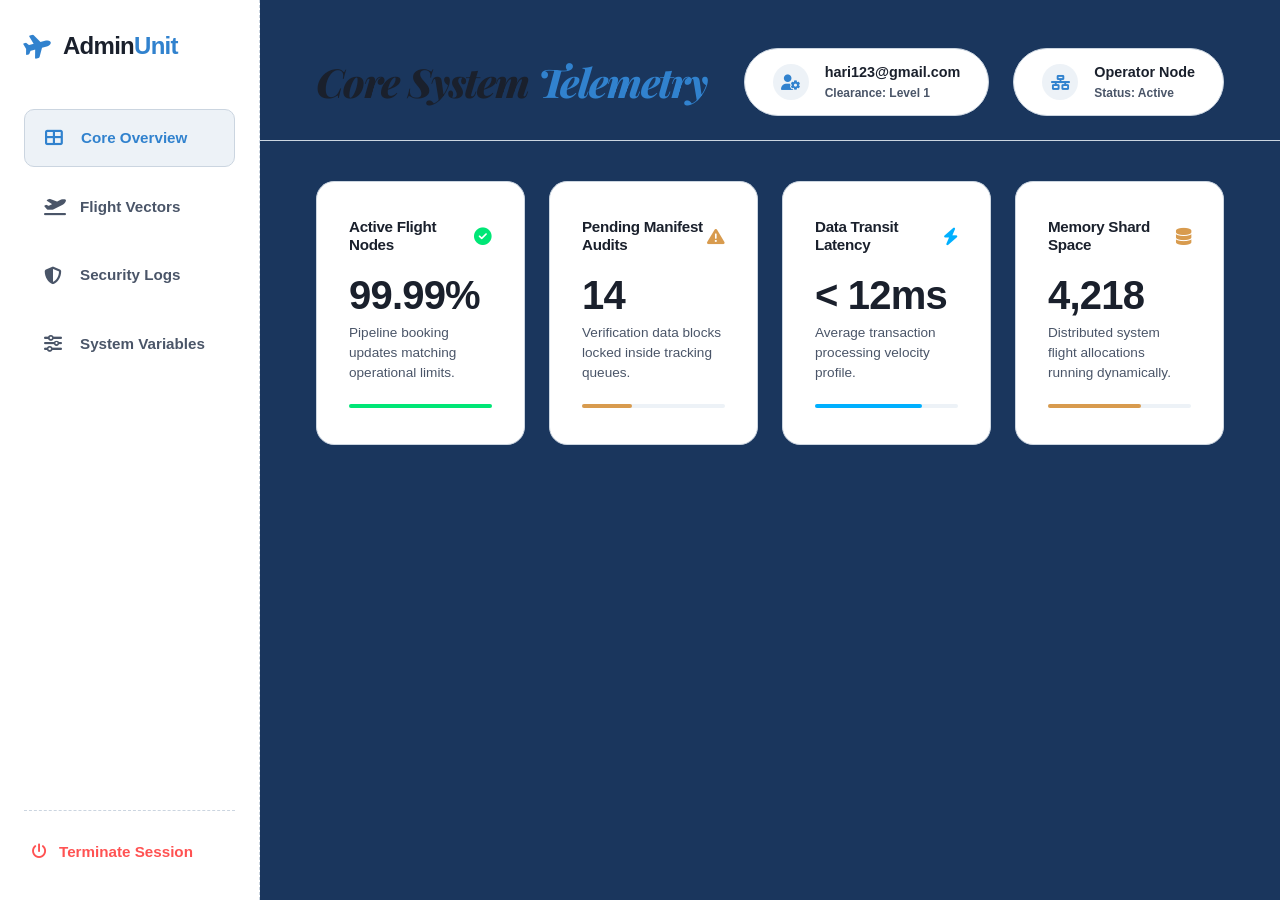
==== admin.html @ 1a639d44 "Add files via upload" ====
<!DOCTYPE html>
<html lang="en">

<head>
    <meta charset="UTF-8">
    <meta name="viewport" content="width=device-width, initial-scale=1.0">
    <title>SkyPass Admin - Flight Operations Manifest</title>
    <link rel="icon" href="./assets/bg remove.webp">

    <!-- Stylesheet Matrix -->
    <link rel="stylesheet" href="./root.css">
    <link rel="stylesheet" href="style.css">
    <link rel="stylesheet" href="admin.css">

    <!-- Icon Fonts & Animation Libraries -->
    <link rel="stylesheet" href="https://cdnjs.cloudflare.com/ajax/libs/font-awesome/6.5.1/css/all.min.css">
    <link rel="stylesheet" href="https://unpkg.com/aos@next/dist/aos.css" />
</head>

<body>

    <div class="adminunit-dashboard-wrapper">

        <!-- LEFT NAVIGATION ROUTER SIDEBAR -->
        <aside class="admin-sidebar-panel">
            <div class="sidebar-brand-zone">
                <i class="fas fa-plane brand-logo-icon"></i>
                <h2>Admin<span>Unit</span></h2>
            </div>

            <nav class="sidebar-nav-links">
                <div class="nav-link-item active" onclick="routeDashboardTab('overview-pane', this)">
                    <i class="fas fa-th-large"></i> Core Overview
                </div>
                <div class="nav-link-item" onclick="routeDashboardTab('manifest-pane', this)">
                    <i class="fas fa-plane-departure"></i> Flight Vectors
                </div>
                <div class="nav-link-item" onclick="routeDashboardTab('security-pane', this)">
                    <i class="fas fa-shield-alt"></i> Security Logs
                </div>
                <div class="nav-link-item" onclick="routeDashboardTab('variables-pane', this)">
                    <i class="fas fa-sliders-h"></i> System Variables
                </div>
            </nav>

            <div class="sidebar-footer-zone">
                <button type="button" class="btn btn-terminate-session" onclick="window.location.href='error.html'">
                    <i class="fas fa-power-off"></i> Terminate Session
                </button>
            </div>
        </aside>

        <!-- RIGHT STRUCTURAL VIEWSTREAM HUB -->
        <div class="telemetry-main-container">

            <!-- GLOBAL STICKY TELEMETRY HEADER: Permanently visible above all active nav views -->
            <header class="telemetry-header-row">
                <div data-aos="fade-right">
                    <h1 id="dynamicDashboardTitle">Core System <span>Telemetry</span></h1>
                </div>

                <div class="operator-identity-deck" data-aos="fade-left">
                    <!-- Dynamically displays the specific email identity used during portal login authentication -->
                    <div class="identity-capsule">
                        <div class="capsule-icon-shield"><i class="fas fa-user-cog"></i></div>
                        <div class="capsule-meta">
                            <strong id="dynamicIdentityEmail">hari123@gmail.com</strong> <span>Clearance: Level 1</span>
                        </div>
                    </div>
                    <div class="identity-capsule">
                        <div class="capsule-icon-shield"><i class="fas fa-network-wired"></i></div>
                        <div class="capsule-meta">
                            <strong>Operator Node</strong>
                            <span>Status: Active</span>
                        </div>
                    </div>
                </div>
            </header>

            <!-- ROUTED CONTENT PANE STREAM HOUSING -->
            <main class="telemetry-viewport-stream">

                <!-- PANE 1: CORE OVERVIEW INTERFACE (DEFAULT ACTIVE) -->
                <div class="dashboard-content-section active-pane" id="overview-pane"
                    data-title="Core System Telemetry">
                    <div class="telemetry-cards-matrix">
                        <div class="telemetry-luxe-card">
                            <div class="card-top-header-line">
                                <h4>Active Flight Nodes</h4><i class="fas fa-check-circle" style="color: #00E676;"></i>
                            </div>
                            <div class="card-center-telemetry-metrics">
                                <h3>99.99%</h3>
                                <p>Pipeline booking updates matching operational limits.</p>
                            </div>
                            <div class="telemetry-progress-line-track">
                                <div class="progress-line-fill" style="width: 99.99%; background-color: #00E676;"></div>
                            </div>
                        </div>
                        <div class="telemetry-luxe-card">
                            <div class="card-top-header-line">
                                <h4>Pending Manifest Audits</h4><i class="fas fa-exclamation-triangle"
                                    style="color: #d89b4e;"></i>
                            </div>
                            <div class="card-center-telemetry-metrics">
                                <h3>14</h3>
                                <p>Verification data blocks locked inside tracking queues.</p>
                            </div>
                            <div class="telemetry-progress-line-track">
                                <div class="progress-line-fill" style="width: 35%; background-color: #d89b4e;"></div>
                            </div>
                        </div>
                        <div class="telemetry-luxe-card">
                            <div class="card-top-header-line">
                                <h4>Data Transit Latency</h4><i class="fas fa-bolt" style="color: #00b0ff;"></i>
                            </div>
                            <div class="card-center-telemetry-metrics">
                                <h3>&lt; 12ms</h3>
                                <p>Average transaction processing velocity profile.</p>
                            </div>
                            <div class="telemetry-progress-line-track">
                                <div class="progress-line-fill" style="width: 75%; background-color: #00b0ff;"></div>
                            </div>
                        </div>
                        <div class="telemetry-luxe-card">
                            <div class="card-top-header-line">
                                <h4>Memory Shard Space</h4><i class="fas fa-database" style="color: #d89b4e;"></i>
                            </div>
                            <div class="card-center-telemetry-metrics">
                                <h3>4,218</h3>
                                <p>Distributed system flight allocations running dynamically.</p>
                            </div>
                            <div class="telemetry-progress-line-track">
                                <div class="progress-line-fill" style="width: 65%; background-color: #d89b4e;"></div>
                            </div>
                        </div>
                    </div>
                </div>

                <!-- PANE 2: FLIGHT VECTORS MANIFEST -->
                <div class="dashboard-content-section" id="manifest-pane" data-title="Flight Node Management">
                    <div class="dashboard-table-card">
                        <h3>Live Ticket Routing Manifest Array</h3>
                        <div class="table-responsive-wrapper">
                            <table class="premium-data-table">
                                <thead>
                                    <tr>
                                        <th>Passenger Token</th>
                                        <th>Flight Vector</th>
                                        <th>Cabin Tier</th>
                                        <th>Operational Status</th>
                                    </tr>
                                </thead>
                                <tbody>
                                    <tr>
                                        <td><strong>SK-4820-A</strong></td>
                                        <td>JFK &rarr; CDG</td>
                                        <td>First Class Suites</td>
                                        <td><span class="badge status-active">Boarding</span></td>
                                    </tr>
                                    <tr>
                                        <td><strong>SK-9982-X</strong></td>
                                        <td>JFK &rarr; CDG</td>
                                        <td>Business Class</td>
                                        <td><span class="badge status-completed">Departed</span></td>
                                    </tr>
                                    <tr>
                                        <td><strong>SK-1049-M</strong></td>
                                        <td>CDG &rarr; JFK</td>
                                        <td>Economy Class</td>
                                        <td><span class="badge status-pending">Delayed</span></td>
                                    </tr>
                                </tbody>
                            </table>
                        </div>
                    </div>
                </div>

                <!-- PANE 3: SECURITY LOGS -->
                <div class="dashboard-content-section" id="security-pane" data-title="Security Log Telemetry">
                    <div class="dashboard-table-card">
                        <h3>System Access Incidents</h3>
                        <p style="color: var(--text-muted); font-size: 0.95rem; margin: 0;">All tracking metrics
                            indicate active system firewalls are running securely. Zero security breaches detected
                            within this server instance.</p>
                    </div>
                </div>

                <!-- PANE 4: SYSTEM VARIABLES -->
                <div class="dashboard-content-section" id="variables-pane" data-title="System Control Variables">
                    <div class="dashboard-table-card">
                        <h3>Global Environment Parameters</h3>
                        <p style="color: var(--text-muted); font-size: 0.95rem; margin: 0;">Theme configuration
                            parameters successfully verified and locked into your custom root stylesheet color values.
                        </p>
                    </div>
                </div>

            </main>
        </div>
    </div>

    <!-- Scripts Pipeline -->
    <script src="https://unpkg.com/aos@next/dist/aos.js"></script>
    <script>
        AOS.init({ duration: 800, easing: 'ease-in-out', once: true, offset: 30 });

        // Dynamic Tab Navigation Router Engine
        function routeDashboardTab(targetSectionId, clickEventElement) {
            document.querySelectorAll('.sidebar-nav-links .nav-link-item').forEach(link => link.classList.remove('active'));
            document.querySelectorAll('.dashboard-content-section').forEach(section => section.classList.remove('active-pane'));

            clickEventElement.classList.add('active');
            const activeTarget = document.getElementById(targetSectionId);

            if (activeTarget) {
                activeTarget.classList.add('active-pane');

                // Dynamic Header Text Transition
                const targetTitle = activeTarget.getAttribute('data-title');
                const titleContainer = document.getElementById('dynamicDashboardTitle');

                if (targetTitle && titleContainer) {
                    const words = targetTitle.split(' ');
                    const lastWord = words.pop();
                    titleContainer.innerHTML = `${words.join(' ')} <span>${lastWord}</span>`;
                }
            }
        }





        document.addEventListener("DOMContentLoaded", () => {
            // 1. Extract the authenticated user email token from browser memory
            const authenticatedEmail = localStorage.getItem('userLoginEmail');

            // 2. Locate the designated target layout DOM element slots
            const adminEmailSlot = document.getElementById('dynamicIdentityEmail');
            const clientEmailSlot = document.getElementById('dynamicClientEmail');

            // 3. Inject the email address dynamically if a valid session exists
            if (authenticatedEmail) {
                if (adminEmailSlot) adminEmailSlot.textContent = authenticatedEmail;
                if (clientEmailSlot) clientEmailSlot.textContent = authenticatedEmail;
                console.log(`RBAC Identity Synced: Displaying session user "${authenticatedEmail}"`);
            } else {
                console.warn("Session tracking anomaly: No active email token found in memory matrix.");
            }
        });



    </script>
</body>

</html>
---- root.css ----
/* @import url('https://fonts.googleapis.com/css2?family=Inter:wght=300;400;500;600;700&display=swap'); */
@import url('https://fonts.googleapis.com/css2?family=Playfair+Display:ital,wght@0,700;1,700&family=Syncopate:wght@700&family=Volkhov:wght@700&display=swap');
:root {
  /* Brand Colors */
  --primary-main: #1A365D;       /* Navy Blue (Headers, Primary Actions) */
  --primary-dark: #0F2347;       /* Deep Midnight Navy (Focus states) */
  --accent-color: #3182CE;       /* Electric Sky Blue (CTAs, Selection Highlights) */

  /* Backgrounds */
  --bg-main: #EDF2F7;            /* Light Navy/Slate Blue (Global Page Background) */
  --bg-surface: #FFFFFF;         /* Pure White (Booking Cards, Form Containers) */
  
  /* Typography & Borders */
  --text-main: #1A202C;          /* Dark Slate (High readability for details/prices) */
  --text-muted: #4A5568;         /* Muted Slate (Labels, Dates, Form Placeholders) */
  --text-on-navy: #FFFFFF;       /* White text specifically for dark navy banners */
  --border-color: #CBD5E0;       /* Soft Blue-Gray Border */

  /* Primary Button styles */
  --btn-primary-bg: #1A365D;        
  --btn-primary-text: #FFFFFF;      
  --btn-primary-hover-bg: #2B4C7E;  /* Lighter navy on hover */
  --btn-primary-active-bg: #0F2347; /* Deep midnight navy on click */

  /* Secondary Button styles */
  --btn-secondary-bg: #FFFFFF;      
  --btn-secondary-text: #1A365D;    
  --btn-secondary-border: #1A365D;  
  --btn-secondary-hover-bg: #F0F4F8;/* Soft blue tint on hover */
  --btn-secondary-hover-text: #2B4C7E;

  /* Semantic Statuses */
  --success: #38A169;            /* Green (Available, Seat Confirmed) */
  --error: #E53E3E;              /* Red (Sold Out, Error) */

  /* Typography Scales */
  --fs-h1: 2.75rem;
  --fs-h2: 2rem;
  --fs-h3: 1.5rem;
  --fs-p: 1rem;
  --lh-body: 1.6;
  --lh-heading: 1.2;

  /* Global Animations */
  --transition-smooth: all 0.2s ease-in-out;
}

* {
    margin: 0;
    padding: 0;
    box-sizing: border-box;
}

html {
    scroll-behavior: smooth;
    height: 100%;
    overflow-y: scroll; /* Forces a single, native browser-level scroll track */
}

body {
    background-color: var(--bg-main); /* Replaced --canvas-dark with light navy background */
    color: var(--text-main);          /* Replaced --text-dark-pure with dark slate main text */
    font-family: 'Inter', sans-serif;
    line-height: var(--lh-body);
    min-height: 100%;
    overflow-x: hidden; /* Restricts horizontal content leaks directly here only */
}

/* Safeguard block to prevent any third-party app containers from triggering inner boxes */
#app, #root, .wrapper, main {
    overflow: visible !important;
    height: auto !important;
}

.container {
    max-width: 1440px;
    margin: 0 auto;
    padding: 0 2rem;
}

/* --- Typography Core Bindings --- */
h1, h2, h3, h4, h5, h6 {
    color: var(--text-main); /* Fixed mapping to main slate text color */
    font-weight: 700;
    line-height: var(--lh-heading);
    letter-spacing: -0.02em;
    margin-bottom: 1rem;
}

h1 { font-size: var(--fs-h1); }
h2 { font-size: var(--fs-h2); }
h3 { font-size: var(--fs-h3); }
p { font-size: var(--fs-p); margin-bottom: 1rem; color: var(--text-muted); /* Fixed mapping to muted slate text color */ }

a {
    text-decoration: none;
    color: inherit;
    transition: var(--transition-smooth);
}

ul { list-style: none; }

/* --- Global Button Component Bindings --- */
.btn {
  display: inline-flex;
  align-items: center;
  justify-content: center;
  padding: 0.75rem 1.5rem;
  font-weight: 600;
  border-radius: 6px;
  cursor: pointer;
  transition: var(--transition-smooth);
  border: 2px solid transparent;
}

.btn-primary {
  background-color: var(--btn-primary-bg);
  color: var(--btn-primary-text);
}

.btn-primary:hover {
  background-color: var(--btn-primary-hover-bg);
}

.btn-primary:active {
  background-color: var(--btn-primary-active-bg);
}

.btn-secondary {
  background-color: var(--btn-secondary-bg);
  color: var(--btn-secondary-text);
  border-color: var(--btn-secondary-border);
}

.btn-secondary:hover {
  background-color: var(--btn-secondary-hover-bg);
  color: var(--btn-secondary-hover-text);
}
---- style.css ----
@import url('https://fonts.googleapis.com/css2?family=Playfair+Display:ital,wght@0,700;1,700&display=swap');

/* Apply to EVERY h1 across your entire site */
h1 {
  font-family: 'Playfair Display', serif;
  font-style: italic;
  font-weight: 700;
  letter-spacing: -0.01em;
  font-size: var(--fs-h1);
  color: var(--text-main);
  line-height: var(--lh-heading);
  margin-bottom: 1rem;
}

/* Fixes the text color inside the dark hero section overlay */
.hero-content h1 {
  color: var(--text-on-navy);
}

/* Keeps the 404 page background digits flat and upright instead of italicized */
.error-code {
  font-style: normal;
}

/* Fixed footer heading font pairing */
.site-footer h4 {
  font-family: 'Inter', sans-serif;
  font-weight: 700;
}






.site-header {
  position: sticky;
  top: 0;
  left: 0;
  width: 100%;
  z-index: 1000;
  transition: var(--transition-smooth);
}

.header-container {
  display: flex;
  align-items: center;
  justify-content: space-between;
  height: 70px;
  padding: 0 2rem;
}

.logo {
  font-size: 1.5rem;
  font-weight: 700;
  color: var(--primary-main);
  display: flex;
  align-items: center;
  gap: 0.5rem;
}

.logo-icon {
  color: var(--accent-color);
}

.desktop-nav .nav-list {
  display: flex;
  gap: 1rem;
  align-items: center;
}

.nav-link {
  font-weight: 600;
  color: var(--text-muted);
  padding: 0.5rem 1rem;
  border-radius: 20px;
  transition: var(--transition-smooth);
}

.nav-link:hover {
  color: var(--primary-main);
  background-color: var(--bg-main);
}

.nav-link.active {
  color: var(--text-on-navy);
  background-color: var(--accent-color);
}

.header-actions {
  display: flex;
  gap: 1rem;
}

.site-header.style-modern {
  background-color: var(--bg-surface);
  border-bottom: 1px solid var(--border-color);
}

.site-header.style-floating {
  padding: 1rem 0;
  background-color: transparent;
}

.site-header.style-floating .header-container {
  background-color: var(--bg-surface);
  border-radius: 12px;
  box-shadow: 0 4px 20px rgba(26, 54, 93, 0.08);
  border: 1px solid var(--border-color);
  width: calc(100% - 4rem);
  margin: 0 auto;
}

.site-header.style-minimal {
  background-color: var(--primary-main);
}

.site-header.style-minimal .logo {
  color: var(--text-on-navy);
}

.site-header.style-minimal .nav-link {
  color: rgba(255, 255, 255, 0.8);
}

.site-header.style-minimal .nav-link:hover {
  color: var(--text-on-navy);
  background-color: rgba(255, 255, 255, 0.1);
}

.site-header.style-minimal .nav-link.active {
  color: var(--text-on-navy);
  background-color: var(--accent-color);
}

.site-header.style-minimal .btn-secondary {
  background-color: transparent;
  color: var(--text-on-navy);
  border-color: var(--text-on-navy);
}

.site-header.style-minimal .btn-secondary:hover {
  background-color: rgba(255, 255, 255, 0.1);
}

.site-header.style-minimal .menu-toggle .hamburger-bar {
  background-color: var(--text-on-navy);
}

.menu-toggle {
  display: none;
  flex-direction: column;
  justify-content: space-between;
  width: 24px;
  height: 18px;
  background: transparent;
  border: none;
  cursor: pointer;
  z-index: 1100;
}

.hamburger-bar {
  width: 100%;
  height: 2px;
  background-color: var(--primary-main);
  transition: var(--transition-smooth);
  transform-origin: left;
}

.mobile-drawer {
  position: fixed;
  top: 0;
  right: -100%;
  width: 300px;
  height: 100vh;
  background-color: var(--bg-surface);
  box-shadow: -4px 0 20px rgba(0, 0, 0, 0.1);
  padding: 80px 0 2rem 0;
  transition: right 0.3s ease-in-out;
  z-index: 1050;
}

.mobile-nav-list {
  display: flex;
  flex-direction: column;
  gap: 0.5rem;
  margin-bottom: 2.5rem;
}

.mobile-nav-link {
  display: block;
  font-size: 1.25rem;
  font-weight: 600;
  color: var(--text-main);
  padding: 0.75rem 2rem;
  border-left: 4px solid transparent;
  transition: var(--transition-smooth);
}

.mobile-nav-link:hover {
  background-color: var(--bg-main);
  padding-left: 2.5rem;
}

.mobile-nav-link.active {
  color: var(--accent-color);
  background-color: var(--bg-main);
  border-left-color: var(--accent-color);
}

.mobile-actions {
  display: flex;
  flex-direction: column;
  gap: 1rem;
  padding: 0 2rem;
}

@media (max-width: 992px) {

  .desktop-nav,
  .header-actions {
    display: none;
  }

  .menu-toggle {
    display: flex;
  }

  body.menu-open .mobile-drawer {
    right: 0;
  }

  body.menu-open .hamburger-bar:nth-child(1) {
    transform: rotate(45deg);
  }

  body.menu-open .hamburger-bar:nth-child(2) {
    opacity: 0;
  }

  body.menu-open .hamburger-bar:nth-child(3) {
    transform: rotate(-45deg);
  }
}









.hero-section {
  position: relative;
  min-height: 85vh;
  display: flex;
  align-items: center;
  background-image: linear-gradient(135deg, rgba(26, 54, 93, 0.85) 0%, rgba(15, 35, 71, 0.9) 100%), url('https://images.unsplash.com/photo-1436491865332-7a61a109cc05?q=80&w=1920&auto=format&fit=crop');
  background-size: cover;
  background-position: center;
  padding: 6rem 0;
  overflow: hidden;
}

.hero-container {
  display: flex;
  flex-direction: column;
  gap: 4rem;
  width: 100%;
}

.hero-content {
  max-width: 1000px;
  color: var(--text-on-navy);
  margin: 0 auto;
}

.hero-text-rotator {
  position: relative;
  min-height: 180px;
  /* margin-top: 1.5rem; */
}

.hero-text-rotator .slide {
  position: absolute;
  top: 0;
  left: 0;
  width: 100%;
  opacity: 0;
  transform: translateY(10px);
  transition: opacity 0.6s ease-in-out, transform 0.6s ease-in-out;
  pointer-events: none;
}

.hero-text-rotator .slide.active {
  position: relative;
  opacity: 1;
  transform: translateY(0);
  pointer-events: auto;
}



.hero-badge {
  display: inline-block;
  background-color: rgba(49, 130, 206, 0.2);
  color: var(--accent-color);
  padding: 0.5rem 1rem;
  border-radius: 50px;
  font-size: 0.875rem;
  font-weight: 600;
  text-transform: uppercase;
  letter-spacing: 0.05em;
  border: 1px solid rgba(49, 130, 206, 0.3);
  margin-bottom: 1.5rem;
}

.hero-content h1 {
  font-size: 4rem;
  font-weight: 800;
  color: var(--text-on-navy);
  line-height: 1.1;
  margin-bottom: 1.5rem;
  letter-spacing: -0.03em;
}

.hero-content p {
  font-size: 1.25rem;
  color: rgba(255, 255, 255, 0.8);
  line-height: 1.6;
  margin-bottom: 0;
}

.booking-widget {
  background-color: var(--bg-surface);
  border-radius: 20px;
  box-shadow: 0 20px 50px rgba(15, 35, 71, 0.15);
  padding: 2.5rem;
  width: 100%;
  border: 1px solid var(--border-color);
}

.widget-tabs {
  display: flex;
  gap: 0.5rem;
  margin-bottom: 2rem;
  border-bottom: 1px solid var(--border-color);
  padding-bottom: 1rem;
}

.tab-btn {
  background: transparent;
  border: none;
  padding: 0.6rem 1.2rem;
  font-size: 0.95rem;
  font-weight: 600;
  color: var(--text-muted);
  cursor: pointer;
  border-radius: 8px;
  display: flex;
  align-items: center;
  gap: 0.5rem;
  transition: var(--transition-smooth);
}

.tab-btn:hover {
  color: var(--primary-main);
  background-color: var(--bg-main);
}

.tab-btn.active {
  color: var(--text-on-navy);
  background-color: var(--primary-main);
}

.widget-form {
  display: flex;
  flex-direction: column;
  /* gap: 1.75rem; */
}

.form-row {
  display: flex;
  gap: 1.25rem;
  width: 100%;
}

.inputs-row {
  position: relative;
  align-items: flex-end;
}

.input-group {
  flex: 1;
  display: flex;
  flex-direction: column;
  gap: 0.5rem;
}

.input-group label {
  font-size: 0.875rem;
  font-weight: 600;
  color: var(--text-main);
  display: flex;
  align-items: center;
  gap: 0.5rem;
}

.input-group label i {
  color: var(--accent-color);
}

.input-group input,
.custom-select {
  width: 100%;
  padding: 1rem 1.25rem;
  background-color: var(--bg-main);
  border: 1px solid transparent;
  border-radius: 10px;
  font-family: inherit;
  font-size: 1rem;
  color: var(--text-main);
  font-weight: 500;
  transition: var(--transition-smooth);
  outline: none;
}

.custom-select {
  cursor: pointer;
  display: flex;
  align-items: center;
  justify-content: space-between;
}

.input-group input:focus,
.custom-select:hover {
  border-color: var(--accent-color);
  background-color: var(--bg-surface);
  box-shadow: 0 0 0 4px rgba(49, 130, 206, 0.1);
}

.swap-btn {
  background-color: var(--bg-surface);
  border: 1px solid var(--border-color);
  color: var(--accent-color);
  width: 40px;
  height: 40px;
  border-radius: 50%;
  display: flex;
  align-items: center;
  justify-content: center;
  cursor: pointer;
  margin-bottom: 0.5rem;
  flex-shrink: 0;
  box-shadow: 0 4px 10px rgba(0, 0, 0, 0.05);
  transition: var(--transition-smooth);
}

.swap-btn:hover {
  transform: rotate(180deg);
  background-color: var(--primary-main);
  color: var(--text-on-navy);
  border-color: var(--primary-main);
}

.widget-footer {
  display: flex;
  justify-content: space-between;
  align-items: center;
  margin-top: 0.5rem;
}

.promo-link {
  color: var(--accent-color);
  font-size: 0.95rem;
  font-weight: 600;
  display: flex;
  align-items: center;
  gap: 0.5rem;
}

.promo-link:hover {
  color: var(--primary-main);
}

.search-flights-btn {
  padding: 1rem 2.5rem;
  font-size: 1.05rem;
  border-radius: 10px;
  gap: 0.75rem;
  box-shadow: 0 8px 20px rgba(26, 54, 93, 0.2);
}

/* ======================================= */
/* RESPONSIVE DESIGN BREAKPOINT (768px)    */
/* ======================================= */

@media (max-width: 768px) {
  .hero-section {
    padding: 4rem 0;
    min-height: auto;
  }

  .hero-container {
    gap: 2.5rem;
  }

  .hero-content {
    text-align: center;
    margin: 0 auto;
  }

  .hero-text-rotator {
    min-height: 220px;
  }

  .hero-content h1 {
    font-size: 2.75rem;
  }

  .hero-content p {
    font-size: 1.1rem;
  }

  .booking-widget {
    padding: 1.5rem;
    border-radius: 16px;
  }

  .widget-tabs {
    overflow-x: auto;
    padding-bottom: 0.75rem;
    gap: 0.25rem;
  }

  .tab-btn {
    padding: 0.5rem 1rem;
    font-size: 0.875rem;
    white-space: nowrap;
  }

  .form-row {
    flex-direction: column;
    gap: 1rem;
  }

  .inputs-row {
    align-items: stretch;
  }

  .swap-btn {
    align-self: center;
    margin-bottom: 0;
    transform: rotate(90deg);
  }

  .swap-btn:hover {
    transform: rotate(270deg);
  }

  .widget-footer {
    flex-direction: column;
    gap: 1.5rem;
    align-items: center;
    text-align: center;
  }

  .search-flights-btn {
    width: 100%;
    justify-content: center;
  }
}






.flight-status-section {
  padding: 2rem 0 4rem 0;
  background-color: var(--bg-main);
  position: relative;
  z-index: 10;
}

.status-board-container {
  background-color: var(--bg-surface);
  border-radius: 16px;
  border: 1px solid var(--border-color);
  box-shadow: 0 10px 30px rgba(26, 54, 93, 0.04);
  overflow: hidden;
}

.board-header {
  display: flex;
  justify-content: space-between;
  align-items: center;
  padding: 1.5rem 2rem;
  border-bottom: 1px solid var(--border-color);
  background-color: #FAFBFD;
}

.header-title {
  display: flex;
  align-items: center;
  gap: 0.75rem;
}

.header-title h3 {
  font-size: 1.15rem;
  font-weight: 700;
  color: var(--primary-main);
  margin-bottom: 0;
}

.live-dot {
  width: 8px;
  height: 8px;
  background-color: var(--success);
  border-radius: 50%;
  display: inline-block;
  animation: pulseDot 2s infinite;
}

.board-filters {
  display: flex;
  gap: 0.5rem;
}

.filter-btn {
  background: transparent;
  border: 1px solid var(--border-color);
  padding: 0.4rem 1rem;
  font-size: 0.85rem;
  font-weight: 600;
  color: var(--text-muted);
  border-radius: 6px;
  cursor: pointer;
  transition: var(--transition-smooth);
}

.filter-btn:hover,
.filter-btn.active {
  background-color: var(--primary-main);
  color: var(--text-on-navy);
  border-color: var(--primary-main);
}

.matrix-table-wrapper {
  display: flex;
  flex-direction: column;
}

.matrix-row {
  display: grid;
  grid-template-columns: 1fr 2fr 1.2fr 1.2fr 1.5fr;
  padding: 1.25rem 2rem;
  align-items: center;
  border-bottom: 1px solid var(--border-color);
  font-size: 0.95rem;
  color: var(--text-main);
  transition: background-color 0.2s ease;
}

.matrix-row:last-child {
  border-bottom: none;
}

.matrix-row:not(.matrix-header):hover {
  background-color: #F8FAFC;
}

.matrix-header {
  font-weight: 700;
  color: var(--text-muted);
  font-size: 0.85rem;
  text-transform: uppercase;
  letter-spacing: 0.05em;
  background-color: #FAFBFD;
}

.flight-id {
  color: var(--primary-main);
}

.status-badge {
  display: inline-block;
  padding: 0.35rem 0.75rem;
  border-radius: 6px;
  font-size: 0.8rem;
  font-weight: 700;
  text-align: center;
}

.status-boarding {
  background-color: rgba(49, 130, 206, 0.1);
  color: var(--accent-color);
}

.status-ontime {
  background-color: rgba(56, 161, 105, 0.1);
  color: var(--success);
}

.status-delayed {
  background-color: rgba(229, 62, 98, 0.1);
  color: var(--error);
}

/* ======================================= */
/* ANIMATION PROFILES                      */
/* ======================================= */
@keyframes pulseDot {
  0% {
    transform: scale(0.95);
    box-shadow: 0 0 0 0 rgba(56, 161, 105, 0.5);
  }

  70% {
    transform: scale(1);
    box-shadow: 0 0 0 6px rgba(56, 161, 105, 0);
  }

  100% {
    transform: scale(0.95);
    box-shadow: 0 0 0 0 rgba(56, 161, 105, 0);
  }
}

/* ======================================= */
/* RESPONSIVE BREAKPOINT (768px)           */
/* ======================================= */
@media (max-width: 768px) {
  .flight-status-section {
    padding: 1.5rem 0 3rem 0;
  }

  .board-header {
    flex-direction: column;
    gap: 1rem;
    align-items: flex-start;
    padding: 1.25rem;
  }

  .matrix-header {
    display: none;
    /* Collapse desktop table column structure */
  }

  .matrix-row {
    grid-template-columns: 1fr 1fr;
    gap: 0.75rem;
    padding: 1.25rem;
  }

  .flight-dest {
    grid-column: span 2;
    font-size: 1.05rem;
    font-weight: 600;
  }

  .flight-id {
    order: -2;
  }

  .matrix-row div:nth-child(5) {
    justify-self: end;
    align-self: center;
    grid-row: 1 / 3;
    grid-column: 2;
  }

  .flight-time,
  .flight-gate {
    font-size: 0.875rem;
    color: var(--text-muted);
  }
}







/* @import url('https://fonts.googleapis.com/css2?family=Plus+Jakarta+Sans:wght@700;800&display=swap'); */

.features-section {
  padding: 7rem 0;
  background-color: var(--bg-surface);
  position: relative;
}

.section-header {
  text-align: center;
  max-width: 700px;
  margin: 0 auto 4.5rem auto;
}

.features-section .section-header h1 {
  color: var(--primary-main);
}

.features-section h2 {
  font-family: 'Plus Jakarta Sans', sans-serif;
  font-size: 2.5rem;
  font-weight: 800;
  color: var(--primary-main);
  letter-spacing: -0.02em;
  margin-bottom: 1.25rem;
}

.section-badge {
  display: inline-block;
  background-color: rgba(49, 130, 206, 0.08);
  color: var(--accent-color);
  padding: 0.4rem 1rem;
  border-radius: 50px;
  font-size: 0.85rem;
  font-weight: 700;
  text-transform: uppercase;
  letter-spacing: 0.08em;
  margin-bottom: 1rem;
}

.section-header p {
  color: var(--text-muted);
  font-size: 1.1rem;
  line-height: 1.6;
}

.features-grid {
  display: grid;
  grid-template-columns: repeat(4, 1fr);
  gap: 2rem;
}

.feature-card {
  background-color: var(--bg-main);
  border: 1px solid var(--border-color);
  padding: 2.5rem 2rem;
  border-radius: 16px;
  transition: all 0.3s cubic-bezier(0.25, 0.46, 0.45, 0.94);
  display: flex;
  flex-direction: column;
  position: relative;
  overflow: hidden;
}

.feature-card::before {
  content: '';
  position: absolute;
  top: 0;
  left: 0;
  width: 100%;
  height: 4px;
  background-color: var(--accent-color);
  transform: scaleX(0);
  transform-origin: left;
  transition: transform 0.3s ease;
}

.card-icon-wrapper {
  width: 60px;
  height: 60px;
  border-radius: 12px;
  background-color: var(--bg-surface);
  color: var(--primary-main);
  display: flex;
  align-items: center;
  justify-content: center;
  font-size: 1.5rem;
  margin-bottom: 1.75rem;
  box-shadow: 0 4px 12px rgba(26, 54, 93, 0.04);
  transition: var(--transition-smooth);
}

.feature-card h3 {
  font-size: 1.3rem;
  font-weight: 700;
  color: var(--text-main);
  margin-bottom: 1rem;
}

.feature-card p {
  font-size: 0.95rem;
  color: var(--text-muted);
  line-height: 1.6;
  margin-bottom: 2rem;
  flex-grow: 1;
}

.card-link {
  font-size: 0.9rem;
  font-weight: 600;
  color: var(--accent-color);
  display: inline-flex;
  align-items: center;
  gap: 0.5rem;
  margin-top: auto;
}

.card-link i {
  transition: transform 0.2s ease;
}

/* ======================================= */
/* HOVER INTERACTION EFFECTS               */
/* ======================================= */

.feature-card:hover {
  transform: translateY(-8px);
  background-color: var(--bg-surface);
  box-shadow: 0 20px 40px rgba(26, 54, 93, 0.06);
  border-color: transparent;
}

.feature-card:hover::before {
  transform: scaleX(1);
}

.feature-card:hover .card-icon-wrapper {
  background-color: var(--primary-main);
  color: var(--text-on-navy);
}

.feature-card:hover .card-link i {
  transform: translateX(4px);
}

/* ======================================= */
/* RESPONSIVE DESIGN BREAKPOINT (768px)    */
/* ======================================= */

@media (max-width: 768px) {
  .features-section {
    padding: 5rem 0;
  }

  .section-header {
    margin-bottom: 3rem;
  }

  .features-section h2 {
    font-size: 2rem;
  }

  .features-grid {
    grid-template-columns: 1fr;
    gap: 1.5rem;
  }

  .feature-card {
    padding: 2rem;
  }
}







.class-showcase-section {
  padding: 7rem 0;
  background-color: var(--bg-surface);
  position: relative;
}

.class-showcase-section h2 {
  font-family: 'Playfair Display', serif;
  font-style: italic;
  font-weight: 700;
  color: var(--primary-main);
  letter-spacing: -0.01em;
  font-size: 2.5rem;
  margin-bottom: 1.25rem;
}

.showcase-container {
  display: grid;
  grid-template-columns: 0.8fr 1.2fr;
  gap: 3.5rem;
  align-items: stretch;
  margin-top: 2rem;
}

/* ======================================= */
/* SIDEBAR SELECTION PANEL                 */
/* ======================================= */
.showcase-sidebar {
  display: flex;
  flex-direction: column;
  gap: 1rem;
  justify-content: center;
}

.tier-selector-btn {
  width: 100%;
  background-color: var(--bg-main);
  border: 1px solid var(--border-color);
  border-radius: 14px;
  padding: 1.5rem;
  display: flex;
  align-items: center;
  gap: 1.25rem;
  text-align: left;
  cursor: pointer;
  outline: none;
  transition: var(--transition-smooth);
}

.tier-number {
  font-size: 1.25rem;
  font-weight: 800;
  color: var(--text-muted);
  opacity: 0.5;
  transition: var(--transition-smooth);
}

.tier-title-block {
  flex-grow: 1;
  display: flex;
  flex-direction: column;
  gap: 0.25rem;
}

.tier-title-block h4 {
  font-size: 1.1rem;
  font-weight: 700;
  color: var(--text-main);
  margin-bottom: 0;
  transition: var(--transition-smooth);
}

.tier-title-block span {
  font-size: 0.85rem;
  color: var(--text-muted);
}

.tier-selector-btn i {
  color: var(--text-muted);
  opacity: 0;
  transform: translateX(-5px);
  transition: var(--transition-smooth);
}

/* Selector Button States */
.tier-selector-btn:hover {
  background-color: var(--bg-surface);
  border-color: var(--accent-color);
  transform: translateX(4px);
}

.tier-selector-btn.active {
  background-color: var(--primary-main);
  border-color: var(--primary-main);
  box-shadow: 0 10px 25px rgba(26, 54, 93, 0.12);
}

.tier-selector-btn.active .tier-number {
  color: var(--accent-color);
  opacity: 1;
}

.tier-selector-btn.active .tier-title-block h4 {
  color: var(--text-on-navy);
}

.tier-selector-btn.active .tier-title-block span {
  color: rgba(255, 255, 255, 0.6);
}

.tier-selector-btn.active i {
  color: var(--accent-color);
  opacity: 1;
  transform: translateX(0);
}

/* ======================================= */
/* DISPLAY MAIN CONTENT SIDE               */
/* ======================================= */
.showcase-display-panel {
  background-color: var(--bg-main);
  border-radius: 20px;
  border: 1px solid var(--border-color);
  overflow: hidden;
  display: flex;
  flex-direction: column;
  box-shadow: 0 4px 20px rgba(26, 54, 93, 0.02);
}

.display-img-wrapper {
  width: 100%;
  height: 280px;
  overflow: hidden;
}

.display-img-wrapper img {
  width: 100%;
  height: 100%;
  object-fit: cover;
  transition: transform 0.5s ease;
}

.display-details-content {
  padding: 2.5rem;
}

.showcase-display-panel h3 {
  font-size: 1.5rem;
  font-weight: 700;
  color: var(--primary-main);
  margin-bottom: 1rem;
}

.display-details-content p {
  font-size: 0.95rem;
  color: var(--text-muted);
  line-height: 1.6;
  margin-bottom: 1.75rem;
}

.display-perks-list {
  display: flex;
  flex-direction: column;
  gap: 0.75rem;
}

.display-perks-list li {
  font-size: 0.9rem;
  font-weight: 600;
  color: var(--text-main);
  display: flex;
  align-items: center;
  gap: 0.75rem;
}

.display-perks-list i {
  color: var(--success);
}

.showcase-container:hover .display-img-wrapper img {
  transform: scale(1.03);
}

/* ======================================= */
/* RESPONSIVE BREAKPOINT (768px)           */
/* ======================================= */
@media (max-width: 768px) {
  .class-showcase-section {
    padding: 5rem 0;
  }

  .class-showcase-section h2 {
    font-size: 2rem;
  }

  .showcase-container {
    grid-template-columns: 1fr;
    gap: 2rem;
  }

  .tier-selector-btn {
    padding: 1.25rem;
  }

  .tier-selector-btn:hover {
    transform: none;
    /* Turn off dynamic shifts on mobile screen taps */
  }

  .display-img-wrapper {
    height: 200px;
  }

  .display-details-content {
    padding: 1.75rem;
  }
}








/* ==========================================================================
   ADVANCED BAGGAGE LOGISTICS & PIPELINE DESIGN
   ========================================================================== */

.baggage-tracking-section {
  padding: 6rem 0;
  background: linear-gradient(180deg, var(--bg-surface) 0%, var(--bg-main) 100%);
  position: relative;
}

.baggage-tracking-section h2 {
  font-family: 'Playfair Display', serif;
  font-style: italic;
  font-weight: 700;
  color: var(--primary-main);
  letter-spacing: -0.01em;
  font-size: 2.5rem;
  margin-bottom: 1.25rem;
}

/* --- Premium Container Card Housing --- */
.baggage-tracking-card {
  background: var(--bg-surface);
  border: 1px solid var(--border-color);
  border-radius: 24px;
  padding: 3.5rem;
  display: flex;
  flex-direction: column;
  gap: 4rem;
  position: relative;
  transition: transform 0.5s cubic-bezier(0.165, 0.84, 0.44, 1), 
              box-shadow 0.5s cubic-bezier(0.165, 0.84, 0.44, 1);
}

/* --- Metadata Dashboard Summary Bar --- */
.baggage-meta-header {
  display: flex;
  justify-content: space-between;
  align-items: center;
  border-bottom: 1px dashed var(--border-color);
  padding-bottom: 2rem;
}

.baggage-id-block {
  display: flex;
  align-items: center;
  gap: 1.5rem;
}

/* Premium glassmorphic housing for metadata icon */
.baggage-id-block i {
  font-size: 1.5rem;
  color: var(--accent-color);
  background: rgba(49, 130, 206, 0.06);
  border: 1px solid rgba(49, 130, 206, 0.15);
  padding: 1.15rem;
  border-radius: 14px;
  transition: transform 0.4s ease;
}

.baggage-id-block div, 
.baggage-eta-block {
  display: flex;
  flex-direction: column;
  gap: 0.35rem;
}

.baggage-id-block span, 
.baggage-eta-block span {
  font-size: 0.75rem;
  text-transform: uppercase;
  color: var(--text-muted);
  font-weight: 700;
  letter-spacing: 0.08em;
}

.baggage-id-block strong {
  font-size: 1.3rem;
  font-weight: 800;
  color: var(--primary-main);
}

.baggage-eta-block {
  text-align: right;
}

.location-highlight {
  font-size: 1.3rem;
  color: var(--success);
  font-weight: 800;
  text-shadow: 0 0 20px rgba(56, 161, 105, 0.15);
}

/* ======================================= */
/* PIPELINE TIMELINE PROGRESS FLOW         */
/* ======================================= */
.baggage-timeline-flow {
  display: grid;
  grid-template-columns: repeat(4, 1fr);
  position: relative;
  gap: 2rem;
}

/* High-end background track layer line */
.baggage-timeline-flow::before {
  content: '';
  position: absolute;
  top: 24px;
  left: 12.5%;
  width: 75%;
  height: 2px;
  background-color: var(--border-color);
  z-index: 1;
}

.flow-step {
  text-align: center;
  display: flex;
  flex-direction: column;
  align-items: center;
  gap: 1.5rem;
  position: relative;
  z-index: 2;
}

/* Standard Visual Node Framework */
.icon-node {
  width: 50px;
  height: 50px;
  border-radius: 50%;
  background-color: var(--bg-surface);
  border: 2px solid var(--border-color);
  color: var(--text-muted);
  display: flex;
  align-items: center;
  justify-content: center;
  font-size: 1.1rem;
  transition: transform 0.4s cubic-bezier(0.175, 0.885, 0.32, 1.275), 
              background-color 0.3s ease, 
              border-color 0.3s ease;
}

.step-label h5 {
  font-size: 1.05rem;
  font-weight: 700;
  color: var(--text-main);
  margin-bottom: 0.4rem;
}

.step-label p {
  font-size: 0.825rem;
  color: var(--text-muted);
  line-height: 1.5;
  margin-bottom: 0;
}

/* --- Multi-State Interaction Variable Overrides --- */

/* State 1: Completed Node */
.step-completed .icon-node {
  background-color: var(--success);
  border-color: var(--success);
  color: #FFFFFF;
  box-shadow: 0 4px 15px rgba(56, 161, 105, 0.2);
}

/* State 2: Active Node with Telemetry Beacons */
.step-active .icon-node {
  background-color: var(--bg-main);
  border-color: var(--accent-color);
  color: var(--accent-color);
  box-shadow: 0 0 0 6px rgba(49, 130, 206, 0.08);
}

.pulse-beacon {
  position: absolute;
  inset: -2px;
  border-radius: 50%;
  border: 2px solid var(--accent-color);
  animation: telemetryPulse 2.5s infinite ease-out;
}

@keyframes telemetryPulse {
  0% { transform: scale(1); opacity: 1; }
  100% { transform: scale(1.45); opacity: 0; }
}

/* ======================================= */
/* MICRO-INTERACTION EFFECTS               */
/* ======================================= */
.baggage-tracking-card:hover {
  transform: translateY(-4px);
  box-shadow: 0 25px 50px rgba(26, 54, 93, 0.05);
}

.baggage-tracking-card:hover .baggage-id-block i {
  transform: scale(1.08) rotate(-4deg);
}

.flow-step:hover .icon-node {
  transform: scale(1.12);
}

/* ======================================= */
/* RESPONSIVE DESIGN BREAKPOINT (768px)    */
/* ======================================= */
@media (max-width: 768px) {
  .baggage-tracking-card {
    padding: 2.5rem 1.75rem;
    gap: 3rem;
  }

  .baggage-meta-header {
    flex-direction: column;
    text-align: center;
    gap: 1.75rem;
  }

  .baggage-id-block {
    flex-direction: column;
    gap: 1rem;
  }

  .baggage-eta-block {
    text-align: center;
  }

  /* Structural Shift: Convert Timeline Matrix into Vertical Track Layout */
  .baggage-timeline-flow {
    grid-template-columns: 1fr;
    gap: 2.75rem;
    align-items: flex-start;
  }

  .baggage-timeline-flow::before {
    top: 0;
    left: 24px;
    width: 2px;
    height: 88%;
  }

  .flow-step {
    flex-direction: row;
    text-align: left;
    align-items: flex-start;
    gap: 1.75rem;
    width: 100%;
  }

  .icon-node {
    flex-shrink: 0;
  }

  .step-label {
    padding-top: 0.4rem;
  }
}








.destinations-section {
  padding: 7rem 0;
  background-color: var(--bg-main);
  position: relative;
}

.destinations-section h2 {
  font-family: 'Playfair Display', serif;
  font-style: italic;
  font-weight: 700;
  color: var(--primary-main);
  letter-spacing: -0.01em;
  font-size: 2.5rem;
  margin-bottom: 1.25rem;
}

.destinations-grid {
  display: grid;
  grid-template-columns: repeat(4, 1fr);
  gap: 2rem;
}

.dest-card {
  background-color: var(--bg-surface);
  border-radius: 16px;
  overflow: hidden;
  border: 1px solid var(--border-color);
  box-shadow: 0 4px 15px rgba(26, 54, 93, 0.03);
  display: flex;
  flex-direction: column;
  transition: transform 0.4s cubic-bezier(0.165, 0.84, 0.44, 1), box-shadow 0 4px 20px rgba(0, 0, 0, 0.05);
}

.dest-img-wrapper {
  position: relative;
  width: 100%;
  height: 220px;
  overflow: hidden;
}

.dest-img-wrapper img {
  width: 100%;
  height: 100%;
  object-fit: cover;
  transition: transform 0.6s cubic-bezier(0.165, 0.84, 0.44, 1);
}

.dest-tag {
  position: absolute;
  top: 1rem;
  left: 1rem;
  background-color: var(--primary-main);
  color: var(--text-on-navy);
  font-size: 0.75rem;
  font-weight: 700;
  padding: 0.35rem 0.75rem;
  border-radius: 6px;
  text-transform: uppercase;
  letter-spacing: 0.05em;
  z-index: 2;
}

.dest-info {
  padding: 1.75rem;
  display: flex;
  flex-direction: column;
  flex-grow: 1;
}

.dest-meta {
  display: flex;
  justify-content: space-between;
  align-items: flex-start;
  gap: 0.5rem;
  margin-bottom: 0.75rem;
}

.dest-meta h3 {
  font-size: 1.2rem;
  font-weight: 700;
  color: var(--text-main);
  margin-bottom: 0;
}

.dest-price {
  font-size: 1.15rem;
  font-weight: 700;
  color: var(--accent-color);
  white-space: nowrap;
}

.dest-info p {
  font-size: 0.9rem;
  color: var(--text-muted);
  line-height: 1.5;
  margin-bottom: 1.5rem;
  flex-grow: 1;
}

.dest-footer {
  display: flex;
  justify-content: space-between;
  align-items: center;
  border-top: 1px solid var(--border-color);
  padding-top: 1rem;
  margin-top: auto;
}

.flight-type {
  font-size: 0.85rem;
  color: var(--text-muted);
  font-weight: 500;
}

.flight-type i {
  color: var(--accent-color);
  margin-right: 0.25rem;
}

.btn-sm {
  padding: 0.5rem 1rem;
  font-size: 0.85rem;
  border-radius: 8px;
}

/* ======================================= */
/* INTERACTIONS & ANIMATIONS               */
/* ======================================= */

.dest-card:hover {
  transform: translateY(-6px);
  box-shadow: 0 20px 35px rgba(26, 54, 93, 0.1);
}

.dest-card:hover .dest-img-wrapper img {
  transform: scale(1.08);
}

.dest-card .btn-secondary:hover {
  background-color: var(--accent-color);
  color: var(--text-on-navy);
  border-color: var(--accent-color);
}

/* ======================================= */
/* RESPONSIVE STRUCTURE BREAKPOINT (768px)  */
/* ======================================= */

@media (max-width: 768px) {
  .destinations-section {
    padding: 5rem 0;
  }

  .destinations-section h2 {
    font-size: 2rem;
  }

  .destinations-grid {
    grid-template-columns: 1fr;
    gap: 1.75rem;
  }

  .dest-img-wrapper {
    height: 240px;
  }
}








/* ==========================================================================
   CINEMATIC ASYMMETRIC TESTIMONIAL MATRIX DESIGN
   ========================================================================== */

.premium-testimonials-section {
  padding: 6rem 0;
  background: linear-gradient(180deg, var(--bg-main) 0%, var(--bg-surface) 100%);
  position: relative;
  overflow: hidden;
}

.testimonial-ambient-glow {
  position: absolute;
  width: 550px;
  height: 550px;
  background: radial-gradient(circle, rgba(49, 130, 206, 0.08) 0%, transparent 75%);
  top: 25%;
  left: 50%;
  transform: translate(-50%, -50%);
  pointer-events: none;
  z-index: 1;
}

.testimonial-matrix-container {
  position: relative;
  z-index: 2;
}

.premium-testimonials-section h2 {
  font-family: 'Playfair Display', serif;
  font-style: italic;
  font-weight: 700;
  color: var(--primary-main);
  letter-spacing: -0.01em;
  font-size: 2.5rem;
  margin-bottom: 1.25rem;
}

/* --- The Asymmetric Grid Logic System --- */
.testimonial-asymmetric-matrix {
  display: grid;
  grid-template-columns: 1fr 1fr;
  gap: 2.5rem;
  align-items: start;
}

/* Offset positioning rules to build premium high-end asymmetry */
.testimonial-asymmetric-matrix .testimonial-luxe-card:nth-child(even) {
  margin-top: 3rem;
}

/* --- Premium Review Card Structure Architecture --- */
.testimonial-luxe-card {
  background: var(--bg-surface);
  border: 1px solid var(--border-color);
  border-radius: 24px;
  padding: 3rem;
  position: relative;
  overflow: hidden;
  transition: transform 0.6s cubic-bezier(0.165, 0.84, 0.44, 1), 
              box-shadow 0.6s cubic-bezier(0.165, 0.84, 0.44, 1),
              border-color 0.4s ease;
}

/* Giant background decorative typographic accent mark */
.quote-graphic-mark {
  position: absolute;
  top: -10px;
  right: 25px;
  font-family: 'Playfair Display', serif;
  font-size: 8rem;
  color: var(--border-color);
  opacity: 0.35;
  line-height: 1;
  pointer-events: none;
  z-index: 1;
  transition: color 0.4s ease, transform 0.4s ease;
}

.card-inner-flow {
  position: relative;
  z-index: 2;
  display: flex;
  flex-direction: column;
  gap: 1.5rem;
}

.testimonial-rating-stars {
  display: flex;
  gap: 0.25rem;
}

.testimonial-rating-stars i {
  color: #ECC94B; /* Premium Gold Accent Star Coloring */
  font-size: 0.85rem;
}

.testimonial-review-text {
  font-size: 1.05rem;
  color: var(--text-main);
  line-height: 1.65;
  font-weight: 500;
  margin-bottom: 0;
}

/* --- Reviewer Identity Alignment Block --- */
.reviewer-profile-footer {
  display: flex;
  align-items: center;
  gap: 1.25rem;
  border-top: 1px dashed var(--border-color);
  padding-top: 1.5rem;
  margin-top: 0.5rem;
}

.avatar-housing {
  flex-shrink: 0;
}

.avatar-initials {
  width: 48px;
  height: 48px;
  border-radius: 12px;
  display: flex;
  align-items: center;
  justify-content: center;
  font-size: 0.95rem;
  font-weight: 700;
  letter-spacing: 0.05em;
}

/* Brand Status Tier Coding Sub-structures */
.avatar-initials.tier-elite {
  background-color: rgba(49, 130, 206, 0.08);
  color: var(--accent-color);
  border: 1px solid rgba(49, 130, 206, 0.15);
}

.avatar-initials.tier-club {
  background-color: rgba(26, 54, 93, 0.05);
  color: var(--primary-main);
  border: 1px solid var(--border-color);
}

.reviewer-meta-details {
  display: flex;
  flex-direction: column;
  gap: 0.2rem;
}

.reviewer-meta-details strong {
  font-size: 1rem;
  color: var(--primary-main);
  font-weight: 700;
}

.reviewer-meta-details span {
  font-size: 0.8rem;
  color: var(--text-muted);
  font-weight: 600;
}

/* ======================================= */
/* CLASSY MICRO-ELEVATION SHARDS           */
/* ======================================= */
.testimonial-luxe-card:hover {
  transform: translateY(-6px) scale(1.005);
  box-shadow: 0 25px 50px rgba(26, 54, 93, 0.05);
  border-color: rgba(49, 130, 206, 0.2);
}

.testimonial-luxe-card:hover .quote-graphic-mark {
  color: var(--accent-color);
  transform: translateY(4px) rotate(-4deg);
  opacity: 0.2;
}

/* ======================================= */
/* RESPONSIVE DESIGN BREAKPOINT (768px)    */
/* ======================================= */
@media (max-width: 768px) {
  .premium-testimonials-section {
    padding: 4rem 0;
  }

  .premium-testimonials-section h2 {
    font-size: 2rem;
  }

  /* Structural Collapse: Snap Asymmetric Grid down into uniform single vertical block stack */
  .testimonial-asymmetric-matrix {
    grid-template-columns: 1fr;
    gap: 1.75rem;
  }

  .testimonial-asymmetric-matrix .testimonial-luxe-card:nth-child(even) {
    margin-top: 0; /* Clear asymmetric margins on small viewports safely */
  }

  .testimonial-luxe-card {
    padding: 2rem 1.5rem;
    border-radius: 20px;
  }

  .testimonial-review-text {
    font-size: 0.95rem;
  }
}







.faq-section {
  padding: 7rem 0;
  background-color: var(--bg-main);
  position: relative;
}

.faq-section h2 {
  font-family: 'Playfair Display', serif;
  font-style: italic;
  font-weight: 700;
  color: var(--primary-main);
  letter-spacing: -0.01em;
  font-size: 2.5rem;
  margin-bottom: 1.25rem;
}

.faq-accordion-container {
  max-width: 800px;
  margin: 0 auto;
  display: flex;
  flex-direction: column;
  gap: 1rem;
}

.faq-item {
  background-color: var(--bg-surface);
  border: 1px solid var(--border-color);
  border-radius: 12px;
  overflow: hidden;
  transition: box-shadow 0.3s ease, border-color 0.3s ease;
}

.faq-trigger {
  width: 100%;
  display: flex;
  align-items: center;
  justify-content: space-between;
  padding: 1.5rem 2rem;
  background: transparent;
  border: none;
  outline: none;
  cursor: pointer;
  text-align: left;
  font-size: 1.1rem;
  font-weight: 600;
  color: var(--text-main);
  transition: color 0.3s ease;
}

.faq-trigger span {
  padding-right: 1.5rem;
}

.faq-trigger i {
  font-size: 0.9rem;
  color: var(--accent-color);
  transition: transform 0.3s cubic-bezier(0.4, 0, 0.2, 1);
}

.faq-content {
  max-height: 0;
  overflow: hidden;
  transition: max-height 0.3s cubic-bezier(0.4, 0, 0.2, 1);
}

.faq-content-inner {
  padding: 0 2rem 1.5rem 2rem;
}

.faq-content p {
  font-size: 0.95rem;
  color: var(--text-muted);
  line-height: 1.6;
  margin-bottom: 0;
}

/* ======================================= */
/* ACTIVE ACCORDION STATE                  */
/* ======================================= */
.faq-item.active {
  border-color: var(--accent-color);
  box-shadow: 0 10px 25px rgba(26, 54, 93, 0.04);
}

.faq-item.active .faq-trigger {
  color: var(--primary-main);
}

.faq-item.active .faq-trigger i {
  transform: rotate(180deg);
}

/* ======================================= */
/* RESPONSIVE BREAKPOINT (768px)           */
/* ======================================= */
@media (max-width: 768px) {
  .faq-section {
    padding: 5rem 0;
  }

  .faq-section h2 {
    font-size: 2rem;
  }

  .faq-trigger {
    padding: 1.25rem 1.5rem;
    font-size: 1rem;
  }

  .faq-content-inner {
    padding: 0 1.5rem 1.25rem 1.5rem;
  }
}







.cta-section {
  padding: 6rem 0;
  background-color: var(--primary-main);
  position: relative;
  overflow: hidden;
}

.cta-container {
  display: grid;
  grid-template-columns: 1.2fr 0.8fr;
  align-items: center;
  gap: 4rem;
}

.cta-content {
  color: var(--text-on-navy);
}

.cta-section h2 {
  font-family: 'Playfair Display', serif;
  font-style: italic;
  font-weight: 700;
  color: var(--text-on-navy);
  letter-spacing: -0.01em;
  font-size: 2.75rem;
  line-height: 1.2;
  margin-bottom: 1.5rem;
}

.cta-content p {
  color: rgba(255, 255, 255, 0.8);
  font-size: 1.1rem;
  line-height: 1.6;
  margin-bottom: 2.5rem;
}

.cta-content .section-badge {
  background-color: rgba(255, 255, 255, 0.1);
  color: var(--accent-color);
  border: 1px solid rgba(255, 255, 255, 0.15);
}

.app-badges {
  display: flex;
  gap: 1rem;
  flex-wrap: wrap;
}

.app-btn {
  background-color: var(--bg-surface);
  color: var(--primary-main);
  padding: 0.75rem 1.5rem;
  border-radius: 12px;
  display: flex;
  align-items: center;
  gap: 0.75rem;
  border: 1px solid transparent;
  transition: var(--transition-smooth);
}

.app-btn i {
  font-size: 1.75rem;
}

.app-btn-text {
  display: flex;
  flex-direction: column;
  line-height: 1.2;
}

.app-btn-text span {
  font-size: 0.7rem;
  text-transform: uppercase;
  letter-spacing: 0.05em;
  color: var(--text-muted);
}

.app-btn-text strong {
  font-size: 1rem;
  font-weight: 700;
}

.app-btn:hover {
  background-color: transparent;
  color: var(--text-on-navy);
  border-color: rgba(255, 255, 255, 0.3);
  transform: translateY(-3px);
  box-shadow: 0 10px 20px rgba(0, 0, 0, 0.15);
}

/* ======================================= */
/* APP VISUAL DESIGN (PHONE MOCKUP)        */
/* ======================================= */
.cta-visual {
  position: relative;
  display: flex;
  justify-content: center;
}

.visual-glow {
  position: absolute;
  width: 300px;
  height: 300px;
  background-color: var(--accent-color);
  filter: blur(80px);
  opacity: 0.25;
  top: 50%;
  left: 50%;
  transform: translate(-50%, -50%);
  z-index: 1;
}

.phone-mockup {
  width: 260px;
  height: 460px;
  background-color: #111;
  border: 10px solid #2d3748;
  border-radius: 36px;
  padding: 1rem;
  box-shadow: 0 25px 50px rgba(0, 0, 0, 0.4);
  z-index: 2;
  position: relative;
}

.phone-screen {
  width: 100%;
  height: 100%;
  background-color: var(--bg-main);
  border-radius: 20px;
  padding: 1.25rem 1rem;
  display: flex;
  flex-direction: column;
  gap: 1.25rem;
}

.app-header {
  display: flex;
  justify-content: space-between;
  align-items: center;
  color: var(--primary-main);
  font-weight: 700;
  font-size: 0.9rem;
}

.app-card {
  background-color: var(--bg-surface);
  border-radius: 12px;
  padding: 1rem;
  box-shadow: 0 4px 10px rgba(0, 0, 0, 0.05);
  display: flex;
  flex-direction: column;
  gap: 0.75rem;
}

.card-title {
  font-size: 0.75rem;
  text-transform: uppercase;
  color: var(--text-muted);
  font-weight: 700;
}

.ticket-route {
  display: flex;
  align-items: center;
  justify-content: space-between;
  color: var(--primary-main);
}

.ticket-route strong {
  font-size: 1.25rem;
  display: block;
}

.ticket-route span {
  font-size: 0.7rem;
  color: var(--text-muted);
}

.ticket-route i {
  color: var(--accent-color);
  font-size: 1rem;
}

.ticket-meta {
  display: flex;
  justify-content: space-between;
  border-top: 1px dashed var(--border-color);
  padding-top: 0.75rem;
  font-size: 0.75rem;
  font-weight: 600;
  color: var(--text-main);
}

/* ======================================= */
/* RESPONSIVE BREAKPOINT (768px)           */
/* ======================================= */
@media (max-width: 768px) {
  .cta-section {
    padding: 5rem 0;
  }

  .cta-container {
    grid-template-columns: 1fr;
    gap: 3.5rem;
    text-align: center;
  }

  .cta-section h2 {
    font-size: 2.25rem;
  }

  .cta-content p {
    font-size: 1rem;
    margin-bottom: 2rem;
  }

  .app-badges {
    justify-content: center;
  }

  .phone-mockup {
    height: 380px;
    width: 240px;
  }
}







.site-footer {
  width: 100%;
  border-top: 1px solid var(--border-color);
  margin-top: auto;
  padding-top: 40px;
}

.footer-container {
  display: grid;
  grid-template-columns: 2fr 1fr 1fr 1fr;
  gap: 3rem;
  padding-top: 5rem;
  padding-bottom: 4rem;
}

.footer-brand-section {
  display: flex;
  flex-direction: column;
  gap: 1.25rem;
  /* padding-top: 30px; */
}

.footer-logo {
  font-size: 1.75rem;
  font-weight: 700;
  color: var(--primary-main);
  display: flex;
  align-items: center;
  gap: 0.5rem;
}

.footer-logo .logo-icon {
  color: var(--accent-color);
}

.footer-brand-desc {
  color: var(--text-muted);
  font-size: 0.95rem;
  line-height: 1.6;
  margin-bottom: 0.5rem;
}

.footer-socials {
  display: flex;
  gap: 0.75rem;
}

.social-icon {
  display: inline-flex;
  align-items: center;
  justify-content: center;
  width: 40px;
  height: 40px;
  border-radius: 50%;
  background-color: var(--bg-main);
  color: var(--primary-main);
  transition: var(--transition-smooth);
}

.social-icon:hover {
  background-color: var(--accent-color);
  color: var(--text-on-navy);
  transform: translateY(-3px);
}

.footer-heading {
  font-size: 1.15rem;
  font-weight: 700;
  color: var(--text-main);
  margin-bottom: 1.5rem;
  position: relative;
}

.footer-links-list,
.footer-contact-list {
  display: flex;
  flex-direction: column;
  gap: 0.85rem;
}

.footer-link {
  color: var(--text-muted);
  font-size: 0.95rem;
  transition: var(--transition-smooth);
  display: inline-block;
}

.footer-link:hover {
  color: var(--primary-main);
  transform: translateX(4px);
}

.footer-link.active {
  color: var(--accent-color);
  font-weight: 600;
  padding-left: 0.5rem;
  border-left: 3px solid var(--accent-color);
}

.footer-contact-list li {
  font-size: 0.95rem;
  color: var(--text-muted);
  display: flex;
  align-items: center;
  gap: 0.75rem;
}

.footer-contact-list i {
  color: var(--accent-color);
  width: 16px;
}

.footer-bottom {
  border-top: 1px solid var(--border-color);
  padding: 1.5rem 0;
  font-size: 0.875rem;
  color: var(--text-muted);
}

.footer-bottom-container {
  display: flex;
  justify-content: space-between;
  align-items: center;
  flex-wrap: wrap;
  gap: 1rem;
}

.footer-legal-links {
  display: flex;
  gap: 1.5rem;
}

.footer-legal-links a {
  color: var(--text-muted);
  transition: var(--transition-smooth);
}

.footer-legal-links a:hover {
  color: var(--primary-main);
}

/* ======================================= */
/* 3 DIFFERENT UI STYLE OVERRIDES          */
/* ======================================= */

/* STYLE 1: Modern Corporate White (Default UI) */
.site-footer.style-modern-corporate {
  background-color: var(--bg-surface);
}

/* STYLE 2: High Contrast Navy (Premium Luxury UI) */
.site-footer.style-premium-navy {
  background-color: var(--primary-main);
  border-top: none;
}

.site-footer.style-premium-navy .footer-logo,
.site-footer.style-premium-navy .footer-heading,
.site-footer.style-premium-navy .footer-contact-list li {
  color: var(--text-on-navy);
}

.site-footer.style-premium-navy .footer-brand-desc,
.site-footer.style-premium-navy .footer-link,
.site-footer.style-premium-navy .footer-bottom,
.site-footer.style-premium-navy .footer-legal-links a {
  color: rgba(255, 255, 255, 0.7);
}

.site-footer.style-premium-navy .social-icon {
  background-color: rgba(255, 255, 255, 0.1);
  color: var(--text-on-navy);
}

.site-footer.style-premium-navy .social-icon:hover {
  background-color: var(--accent-color);
}

.site-footer.style-premium-navy .footer-link:hover {
  color: var(--text-on-navy);
}

.site-footer.style-premium-navy .footer-link.active {
  color: var(--accent-color);
  border-left-color: var(--accent-color);
}

.site-footer.style-premium-navy .footer-bottom {
  border-top-color: rgba(255, 255, 255, 0.1);
}

/* STYLE 3: Minimal Soft Gray/Navy (Clean Tech UI) */
.site-footer.style-clean-tech {
  background-color: var(--bg-main);
  border-top: none;
}

.site-footer.style-clean-tech .social-icon {
  background-color: var(--bg-surface);
}

.site-footer.style-clean-tech .footer-heading::after {
  content: '';
  display: block;
  width: 30px;
  height: 2px;
  background-color: var(--accent-color);
  margin-top: 0.5rem;
}

.site-footer.style-clean-tech .footer-link.active {
  border-left: none;
  padding-left: 0;
  color: var(--primary-main);
  font-weight: 700;
}

/* ======================================= */
/* RESPONSIVE LAYOUT BREAKPOINT (768px)    */
/* ======================================= */

@media (max-width: 768px) {
  .footer-container {
    grid-template-columns: 1fr;
    gap: 2.5rem;
    padding-top: 3.5rem;
    padding-bottom: 3rem;
  }

  .footer-brand-section {
    align-items: center;
    text-align: center;
  }

  .footer-heading {
    margin-bottom: 1rem;
    text-align: center;
  }

  .site-footer.style-clean-tech .footer-heading::after {
    margin: 0.5rem auto 0 auto;
  }

  .footer-links-list {
    align-items: center;
  }

  .footer-contact-list li {
    justify-content: center;
  }

  .footer-bottom-container {
    flex-direction: column;
    text-align: center;
    gap: 0.75rem;
  }
}
---- admin.css ----
/* ==========================================================================
   ADMINUNIT CORE SYSTEM TELEMETRY THEME (STRICT ROOT COLOR VARIABLE ALIGNED)
   ========================================================================== */

body {
    margin: 0;
    padding: 0;
    background-color: var(--primary-main); /* Bound strictly to your deep background token */
    color: var(--text-main);
    font-family: 'Inter', sans-serif;
}

.adminunit-dashboard-wrapper {
    display: grid;
    grid-template-columns: 260px 1fr;
    min-height: 100vh;
    background-color: var(--primary-main);
}

/* --- LEFT PANEL: SIDEBAR RAIL --- */
.admin-sidebar-panel {
    background-color: var(--bg-surface); /* Uses your surface variable token */
    border-right: 1px dashed var(--border-color); /* Strict border outline alignment */
    padding: 2rem 1.5rem;
    display: flex;
    flex-direction: column;
    justify-content: space-between;
    position: sticky;
    top: 0;
    height: 100vh;
    box-sizing: border-box;
    z-index: 100;
}

.sidebar-brand-zone {
    display: flex;
    align-items: center;
    gap: 0.75rem;
    margin-bottom: 3rem;
}

.brand-logo-icon {
    color: var(--accent-color); /* Premium vivid green airline brand color accent */
    font-size: 1.5rem;
    transform: rotate(-15deg);
}

.sidebar-brand-zone h2 {
    font-size: 1.5rem;
    font-weight: 800;
    color: var(--text-main);
    margin: 0;
    letter-spacing: -0.03em;
}

.sidebar-brand-zone h2 span {
    color: var(--accent-color);
}

.sidebar-nav-links {
    display: flex;
    flex-direction: column;
    gap: 0.75rem;
    flex-grow: 1;
}

.sidebar-nav-links .nav-link-item {
    display: flex;
    align-items: center;
    gap: 1rem;
    padding: 1rem 1.25rem;
    color: var(--text-muted);
    font-weight: 600;
    font-size: 0.95rem;
    text-decoration: none;
    border-radius: 10px;
    cursor: pointer;
    transition: all 0.3s ease;
}

.sidebar-nav-links .nav-link-item i {
    font-size: 1.1rem;
    width: 20px;
}

.sidebar-nav-links .nav-link-item.active {
    background-color: var(--bg-main);
    color: var(--accent-color);
    border: 1px solid var(--border-color);
}

.sidebar-nav-links .nav-link-item:hover:not(.active) {
    color: var(--text-main);
    background-color: var(--bg-main);
}

.sidebar-footer-zone {
    border-top: 1px dashed var(--border-color);
    padding-top: 1.5rem;
}

.btn-terminate-session {
    display: flex;
    align-items: center;
    gap: 0.75rem;
    color: #ff5252;
    font-weight: 700;
    font-size: 0.95rem;
    background: transparent;
    border: none;
    cursor: pointer;
    padding: 0.5rem;
    transition: transform 0.2s ease;
}

.btn-terminate-session:hover {
    transform: translateX(3px);
}

/* --- RIGHT MAIN PANELS STREAM CONTAINER --- */
.telemetry-main-container {
    display: flex;
    flex-direction: column;
    min-width: 0; /* Prevents layout map breakages on large grid components */
}

/* GLOBAL HEADER SECTION: Locked at the top of the viewport frame */
.telemetry-header-row {
    display: flex;
    justify-content: space-between;
    align-items: center;
    gap: 2rem;
    padding: 3rem 3.5rem 1.5rem 3.5rem;
    background-color: var(--primary-main);
    border-bottom: 1px solid var(--border-color);
    position: sticky;
    top: 0;
    z-index: 90;
}

.telemetry-header-row h1 {
    font-size: 2.5rem;
    font-weight: 800;
    color: var(--text-main);
    margin: 0;
    letter-spacing: -0.03em;
}

.telemetry-header-row h1 span {
    color: var(--accent-color);
}

.operator-identity-deck {
    display: flex;
    align-items: center;
    gap: 1.5rem;
}

.identity-capsule {
    background-color: var(--bg-surface);
    border: 1px solid var(--border-color);
    border-radius: 40px;
    padding: 0.75rem 1.75rem;
    display: flex;
    align-items: center;
    gap: 1rem;
}

.capsule-icon-shield {
    width: 36px;
    height: 36px;
    background-color: var(--bg-main);
    border-radius: 50%;
    display: flex;
    align-items: center;
    justify-content: center;
    color: var(--accent-color);
    font-size: 0.95rem;
}

.capsule-meta {
    display: flex;
    flex-direction: column;
}

.capsule-meta strong {
    color: var(--text-main);
    font-size: 0.9rem;
    font-weight: 700;
}

.capsule-meta span {
    color: var(--text-muted);
    font-size: 0.75rem;
    font-weight: 600;
}

.telemetry-viewport-stream {
    padding: 2.5rem 3.5rem 3.5rem 3.5rem;
}

.dashboard-content-section {
    display: none;
    flex-direction: column;
    gap: 2.5rem;
}

.dashboard-content-section.active-pane {
    display: flex;
}

/* --- GRAPH TRACKING CARD MATRIX --- */
.telemetry-cards-matrix {
    display: grid;
    grid-template-columns: repeat(4, 1fr);
    gap: 1.5rem;
}

.telemetry-luxe-card {
    background-color: var(--bg-surface);
    border: 1px solid var(--border-color);
    border-radius: 18px;
    padding: 2.25rem 2rem;
    display: flex;
    flex-direction: column;
    justify-content: space-between;
    min-height: 210px;
    box-sizing: border-box;
}

.card-top-header-line {
    display: flex;
    justify-content: space-between;
    align-items: center;
    width: 100%;
}

.card-top-header-line h4 {
    font-size: 0.95rem;
    font-weight: 700;
    color: var(--text-main);
    margin: 0;
}

.card-top-header-line i {
    font-size: 1.1rem;
}

.card-center-telemetry-metrics h3 {
    font-size: 2.5rem;
    color: var(--text-main);
    font-weight: 800;
    margin: 1rem 0 0.25rem 0;
}

.card-center-telemetry-metrics p {
    font-size: 0.85rem;
    color: var(--text-muted);
    line-height: 1.5;
    margin: 0;
}

.telemetry-progress-line-track {
    width: 100%;
    height: 4px;
    background-color: var(--bg-main);
    border-radius: 10px;
    margin-top: 1.25rem;
}

.progress-line-fill {
    height: 100%;
    border-radius: 10px;
}

/* --- TELEMETRY DATA SHEET TABLES --- */
.dashboard-table-card {
    background-color: var(--bg-surface);
    border: 1px solid var(--border-color);
    border-radius: 20px;
    padding: 2rem;
}

.dashboard-table-card h3 {
    margin: 0;
    font-size: 1.25rem;
    font-weight: 700;
    color: var(--text-main);
}

.table-responsive-wrapper {
    width: 100%;
    overflow-x: auto;
    margin-top: 1.5rem;
}

.premium-data-table {
    width: 100%;
    border-collapse: collapse;
    text-align: left;
}

.premium-data-table th {
    padding: 1rem;
    border-bottom: 2px solid var(--border-color);
    color: var(--text-muted);
    font-size: 0.8rem;
    text-transform: uppercase;
    font-weight: 700;
}

.premium-data-table td {
    padding: 1.15rem 1rem;
    border-bottom: 1px solid var(--border-color);
    color: var(--text-main);
}

.premium-data-table tr:last-child td {
    border-bottom: none;
}

.badge {
    padding: 0.35rem 0.65rem;
    border-radius: 6px;
    font-size: 0.75rem;
    font-weight: 700;
}
.status-active { background: rgba(0, 230, 118, 0.1); color: var(--accent-color); }
.status-completed { background: rgba(56, 161, 105, 0.1); color: #38a169; }
.status-pending { background: rgba(236, 201, 75, 0.1); color: #ecc94b; }

/* ==========================================================================
   DYNAMIC 768PX MOBILE APP-BAR OVERHAUL MATRIX
   ========================================================================== */
@media (max-width: 992px) {
    .telemetry-cards-matrix { grid-template-columns: repeat(2, 1fr); }
}

@media (max-width: 768px) {
    .adminunit-dashboard-wrapper { grid-template-columns: 1fr; }
    
    .telemetry-header-row { 
        padding: 1.5rem 1.25rem; 
        flex-direction: column; 
        align-items: flex-start; 
        gap: 1rem; 
    }
    
    .telemetry-header-row h1 { font-size: 2rem; }
    .operator-identity-deck { flex-direction: column; width: 100%; gap: 0.5rem; }
    .identity-capsule { width: 100%; box-sizing: border-box; }
    .telemetry-viewport-stream { padding: 1.5rem 1.25rem 6rem 1.25rem; }
    .telemetry-cards-matrix { grid-template-columns: 1fr; }
    
    /* Transforms the sidebar component into a fixed app navigation bar */
    .admin-sidebar-panel {
        position: fixed;
        bottom: 0;
        left: 0;
        width: 100%;
        height: auto;
        background-color: var(--bg-surface);
        border-top: 1px solid var(--border-color);
        border-right: none;
        padding: 0.5rem;
        top: auto;
    }
    
    .sidebar-brand-zone, .sidebar-footer-zone { display: none; }
    .sidebar-nav-links { flex-direction: row; justify-content: space-around; width: 100%; }
    
    .sidebar-nav-links .nav-link-item {
        flex-direction: column;
        gap: 0.25rem;
        padding: 0.5rem;
        font-size: 0.7rem;
        flex: 1;
        text-align: center;
        background: transparent !important;
        border: none !important;
    }
    
    .sidebar-nav-links .nav-link-item i { font-size: 1.2rem; }
}
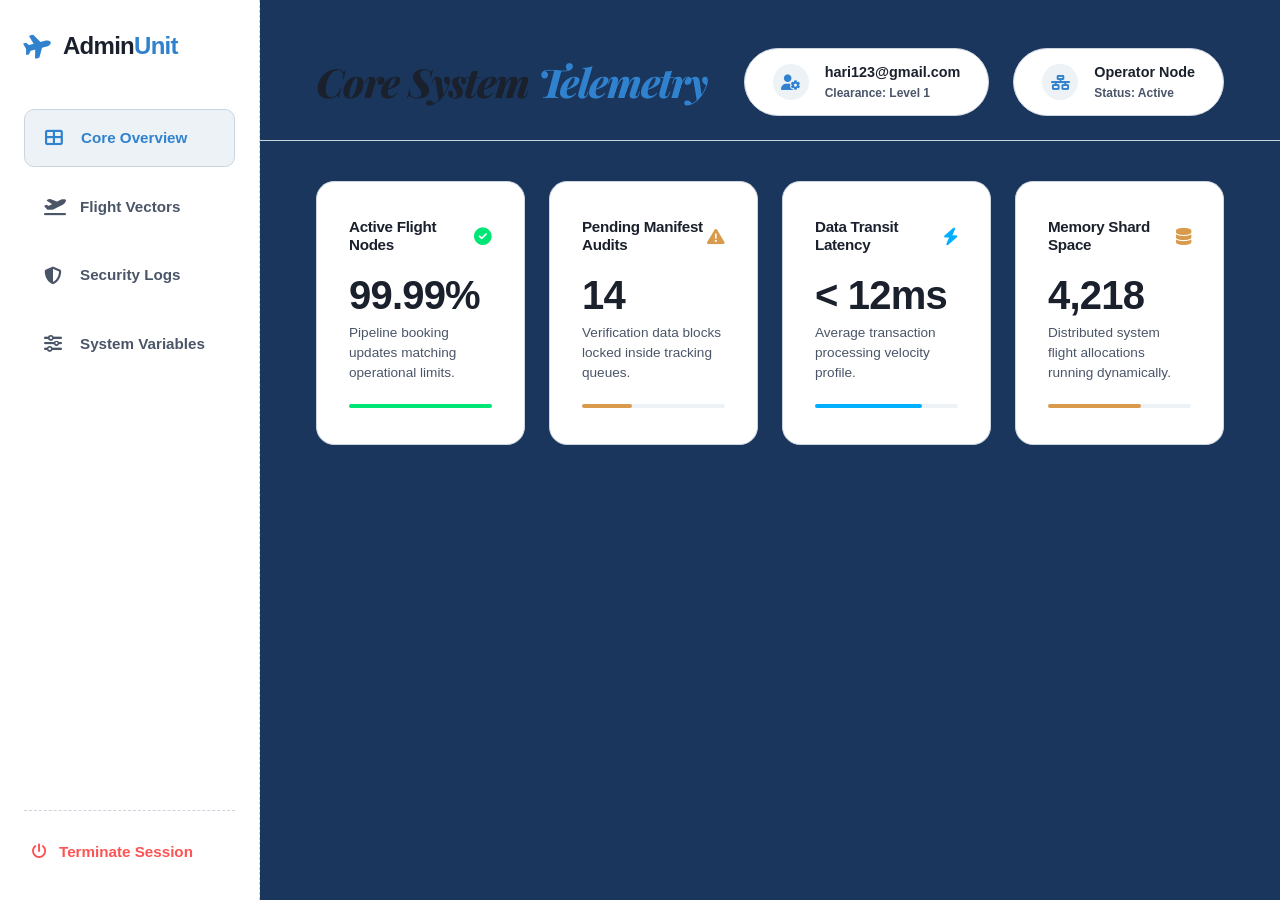
==== commit 5958b84c: "Add files via upload" ====
--- a/admin.html
+++ b/admin.html
@@ -4,7 +4,7 @@
 <head>
     <meta charset="UTF-8">
     <meta name="viewport" content="width=device-width, initial-scale=1.0">
-    <title>SkyPass Admin - Flight Operations Manifest</title>
+    <title>Admin - Flight Operations Manifest</title>
     <link rel="icon" href="./assets/bg remove.webp">
 
     <!-- Stylesheet Matrix -->
@@ -175,25 +175,132 @@
                     </div>
                 </div>
 
-                <!-- PANE 3: SECURITY LOGS -->
                 <div class="dashboard-content-section" id="security-pane" data-title="Security Log Telemetry">
-                    <div class="dashboard-table-card">
-                        <h3>System Access Incidents</h3>
-                        <p style="color: var(--text-muted); font-size: 0.95rem; margin: 0;">All tracking metrics
-                            indicate active system firewalls are running securely. Zero security breaches detected
-                            within this server instance.</p>
-                    </div>
-                </div>
-
-                <!-- PANE 4: SYSTEM VARIABLES -->
-                <div class="dashboard-content-section" id="variables-pane" data-title="System Control Variables">
-                    <div class="dashboard-table-card">
-                        <h3>Global Environment Parameters</h3>
-                        <p style="color: var(--text-muted); font-size: 0.95rem; margin: 0;">Theme configuration
-                            parameters successfully verified and locked into your custom root stylesheet color values.
-                        </p>
-                    </div>
-                </div>
+    
+    <div class="dashboard-table-card mini-secure-banner">
+        <p><i class="fas fa-shield-alt text-accent"></i> Core Network Status: <strong>FIREWALL SECURE</strong></p>
+        <span class="badge status-completed">Passed</span>
+    </div>
+
+    <div class="dashboard-table-card">
+        <div class="table-header-row">
+            <h4>Access Logs</h4>
+        </div>
+        <div class="table-responsive-wrapper">
+            <table class="premium-data-table min-security-table">
+                <thead>
+                    <tr>
+                        <th>Time</th>
+                        <th>Node IP</th>
+                        <th>Event Profile</th>
+                    </tr>
+                </thead>
+                <tbody>
+                    <tr>
+                        <td>09:34 UTC</td>
+                        <td><code>192.168.1.45</code></td>
+                        <td><span class="badge status-active">Admin Login</span></td>
+                    </tr>
+                    <tr>
+                        <td>09:28 UTC</td>
+                        <td><code>185.220.101.3</code></td>
+                        <td><span class="badge status-pending" style="background:rgba(255,82,82,0.1); color:#ff5252;">Blocked</span></td>
+                    </tr>
+                </tbody>
+            </table>
+        </div>
+    </div>
+</div>
+
+                <div class="dashboard-content-section" id="security-pane" data-title="Security Log Telemetry">
+    
+    <div class="dashboard-table-card security-alert-banner">
+        <div class="banner-core-text">
+            <i class="fas fa-shield-halved secure-pulse-icon"></i>
+            <div>
+                <h4>Firewall Node Status</h4>
+                <p style="color: var(--text-muted); margin: 0; font-size: 0.85rem;">System actively mitigation threats across active airline vectors.</p>
+            </div>
+        </div>
+        <span class="badge status-completed">100% Secure</span>
+    </div>
+
+    <div class="dashboard-table-card">
+        <div class="table-responsive-wrapper">
+            <table class="premium-data-table partial-security-table">
+                <thead>
+                    <tr>
+                        <th>Timestamp</th>
+                        <th>IP Address</th>
+                        <th>Security Action</th>
+                    </tr>
+                </thead>
+                <tbody>
+                    <tr>
+                        <td><strong>09:34:12 UTC</strong></td>
+                        <td><code>192.168.1.45</code></td>
+                        <td><span class="badge status-active">Admin Login Passed</span></td>
+                    </tr>
+                    <tr>
+                        <td><strong>09:28:44 UTC</strong></td>
+                        <td><code>185.220.101.3</code></td>
+                        <td><span class="badge status-deny">IP Threat Blocked</span></td>
+                    </tr>
+                </tbody>
+            </table>
+        </div>
+    </div>
+</div>
+
+<div class="dashboard-content-section" id="variables-pane" data-title="System Control Variables">
+    
+    <div class="dashboard-table-card rbac-identity-banner">
+        <div class="rbac-banner-meta">
+            <i class="fas fa-fingerprint rbac-secure-icon"></i>
+            <div>
+                <h3>Active Session Matrix</h3>
+                <p style="color: var(--text-muted); margin: 0; font-size: 0.85rem;">Token bound strictly to verified authentication deployment parameters.</p>
+            </div>
+        </div>
+        <span class="rbac-role-indicator active-role-token" id="sessionRoleToken">Loading...</span>
+    </div>
+
+    <div class="dashboard-table-card">
+        <div class="table-responsive-wrapper">
+            <table class="premium-data-table partial-variables-table">
+                <thead>
+                    <tr>
+                        <th>Variable Key</th>
+                        <th>Mapped Value</th>
+                        <th>Switch Control</th>
+                    </tr>
+                </thead>
+                <tbody>
+                    <tr>
+                        <td><code>AUTH_TOKEN_EXPIRY</code></td>
+                        <td><code>86400s (24h)</code></td>
+                        <td>
+                            <label class="premium-switch">
+                                <input type="checkbox" checked disabled>
+                                <span class="slider-toggle-node"></span>
+                            </label>
+                        </td>
+                    </tr>
+                    <tr>
+                        <td><code>MAINTENANCE_LOCKOUT</code></td>
+                        <td><code>FALSE</code></td>
+                        <td>
+                            <label class="premium-switch">
+                                <input type="checkbox">
+                                <span class="slider-toggle-node"></span>
+                            </label>
+                        </td>
+                    </tr>
+                </tbody>
+            </table>
+        </div>
+    </div>
+</div>
 
             </main>
         </div>
--- a/style.css
+++ b/style.css
@@ -256,7 +256,7 @@
   min-height: 85vh;
   display: flex;
   align-items: center;
-  background-image: linear-gradient(135deg, rgba(26, 54, 93, 0.85) 0%, rgba(15, 35, 71, 0.9) 100%), url('https://images.unsplash.com/photo-1436491865332-7a61a109cc05?q=80&w=1920&auto=format&fit=crop');
+  background-image: linear-gradient(135deg, rgba(26, 54, 93, 0.85) 0%, rgba(15, 35, 71, 0.9) 100%), url('./assets/hero.webp');
   background-size: cover;
   background-position: center;
   padding: 6rem 0;
--- a/admin.css
+++ b/admin.css
@@ -381,4 +381,224 @@
     }
     
     .sidebar-nav-links .nav-link-item i { font-size: 1.2rem; }
+}
+
+
+
+
+
+
+
+
+
+/* ==========================================================================
+   MINIMAL SECURITY LOGS MODULE STYLES & 768PX RESPONSIVENESS
+   ========================================================================== */
+
+.mini-secure-banner {
+    display: flex;
+    justify-content: space-between;
+    align-items: center;
+    padding: 1.25rem 2rem !important;
+    margin-bottom: 1.5rem;
+}
+
+.mini-secure-banner p {
+    margin: 0;
+    font-size: 0.95rem;
+}
+
+.text-accent {
+    color: var(--accent-color);
+    margin-right: 0.5rem;
+}
+
+.min-security-table code {
+    background: var(--bg-main);
+    padding: 0.2rem 0.4rem;
+    border-radius: 4px;
+    font-size: 0.85rem;
+    color: var(--text-main);
+    border: 1px solid var(--border-color);
+}
+
+/* ==========================================================================
+   768PX MOBILE RESPONSIVE MEDIA QUERY
+   ========================================================================== */
+@media (max-width: 768px) {
+    .mini-secure-banner {
+        flex-direction: column;
+        align-items: flex-start;
+        gap: 0.75rem;
+        padding: 1rem !important;
+    }
+    
+    .mini-secure-banner p {
+        font-size: 0.85rem;
+    }
+
+    .min-security-table th, 
+    .min-security-table td {
+        padding: 0.75rem 0.5rem !important;
+        font-size: 0.8rem !important;
+    }
+}
+
+
+
+
+
+
+
+/* ==========================================================================
+   PARTIAL DECK COMPONENTS & 768PX RESPONSIVENESS MATRIX
+   ========================================================================== */
+
+/* --- Pane 3: Security Layout Assets --- */
+.security-alert-banner {
+    display: flex;
+    justify-content: space-between;
+    align-items: center;
+    gap: 1.5rem;
+    margin-bottom: 1.5rem;
+}
+
+.banner-core-text {
+    display: flex;
+    align-items: center;
+    gap: 1.25rem;
+}
+
+.secure-pulse-icon {
+    font-size: 1.75rem;
+    color: var(--accent-color);
+}
+
+.partial-security-table code,
+.partial-variables-table code {
+    background-color: var(--bg-main);
+    padding: 0.25rem 0.5rem;
+    border-radius: 6px;
+    color: var(--text-main);
+    font-family: monospace;
+    border: 1px solid var(--border-color);
+}
+
+.status-deny {
+    background: rgba(255, 82, 82, 0.1);
+    color: #ff5252;
+}
+
+/* --- Pane 4: RBAC & Variables Elements --- */
+.rbac-identity-banner {
+    display: flex;
+    justify-content: space-between;
+    align-items: center;
+    background: linear-gradient(135deg, var(--bg-surface) 0%, var(--bg-main) 100%) !important;
+    margin-bottom: 1.5rem;
+    gap: 1rem;
+}
+
+.rbac-banner-meta {
+    display: flex;
+    align-items: center;
+    gap: 1rem;
+}
+
+.rbac-secure-icon {
+    font-size: 1.5rem;
+    color: var(--accent-color);
+    background-color: var(--bg-main);
+    width: 48px;
+    height: 48px;
+    border-radius: 12px;
+    display: flex;
+    align-items: center;
+    justify-content: center;
+    border: 1px dashed var(--border-color);
+}
+
+.rbac-role-indicator {
+    padding: 0.5rem 1.25rem;
+    border-radius: 30px;
+    font-weight: 800;
+    font-size: 0.8rem;
+    letter-spacing: 0.05em;
+    text-transform: uppercase;
+}
+
+.active-role-token {
+    background-color: var(--accent-color);
+    color: var(--primary-main);
+}
+
+/* Premium Toggles System */
+.premium-switch {
+    position: relative;
+    display: inline-block;
+    width: 44px;
+    height: 22px;
+}
+
+.premium-switch input { opacity: 0; width: 0; height: 0; }
+
+.slider-toggle-node {
+    position: absolute;
+    cursor: pointer;
+    inset: 0;
+    background-color: var(--bg-main);
+    border: 1px solid var(--border-color);
+    transition: .3s ease;
+    border-radius: 22px;
+}
+
+.slider-toggle-node:before {
+    position: absolute;
+    content: "";
+    height: 14px;
+    width: 14px;
+    left: 3px;
+    bottom: 3px;
+    background-color: var(--text-muted);
+    transition: .3s ease;
+    border-radius: 50%;
+}
+
+input:checked + .slider-toggle-node {
+    background-color: rgba(0, 230, 118, 0.1);
+    border-color: var(--accent-color);
+}
+
+input:checked + .slider-toggle-node:before {
+    transform: translateX(22px);
+    background-color: var(--accent-color);
+}
+
+input:disabled + .slider-toggle-node { opacity: 0.4; }
+
+/* ==========================================================================
+   DYNAMIC 768PX RESPONSIVE BREAKPOINT GRID OVERHAUL
+   ========================================================================== */
+@media (max-width: 768px) {
+    .security-alert-banner,
+    .rbac-identity-banner {
+        flex-direction: column;
+        align-items: flex-start;
+        gap: 1rem;
+        padding: 1.25rem !important;
+    }
+
+    .rbac-role-indicator {
+        display: block;
+        text-align: center;
+        width: 100%;
+    }
+
+    .partial-security-table th, 
+    .partial-security-table td,
+    .partial-variables-table th,
+    .partial-variables-table td {
+        padding: 0.85rem 0.5rem !important;
+        font-size: 0.8rem !important;
+    }
 }
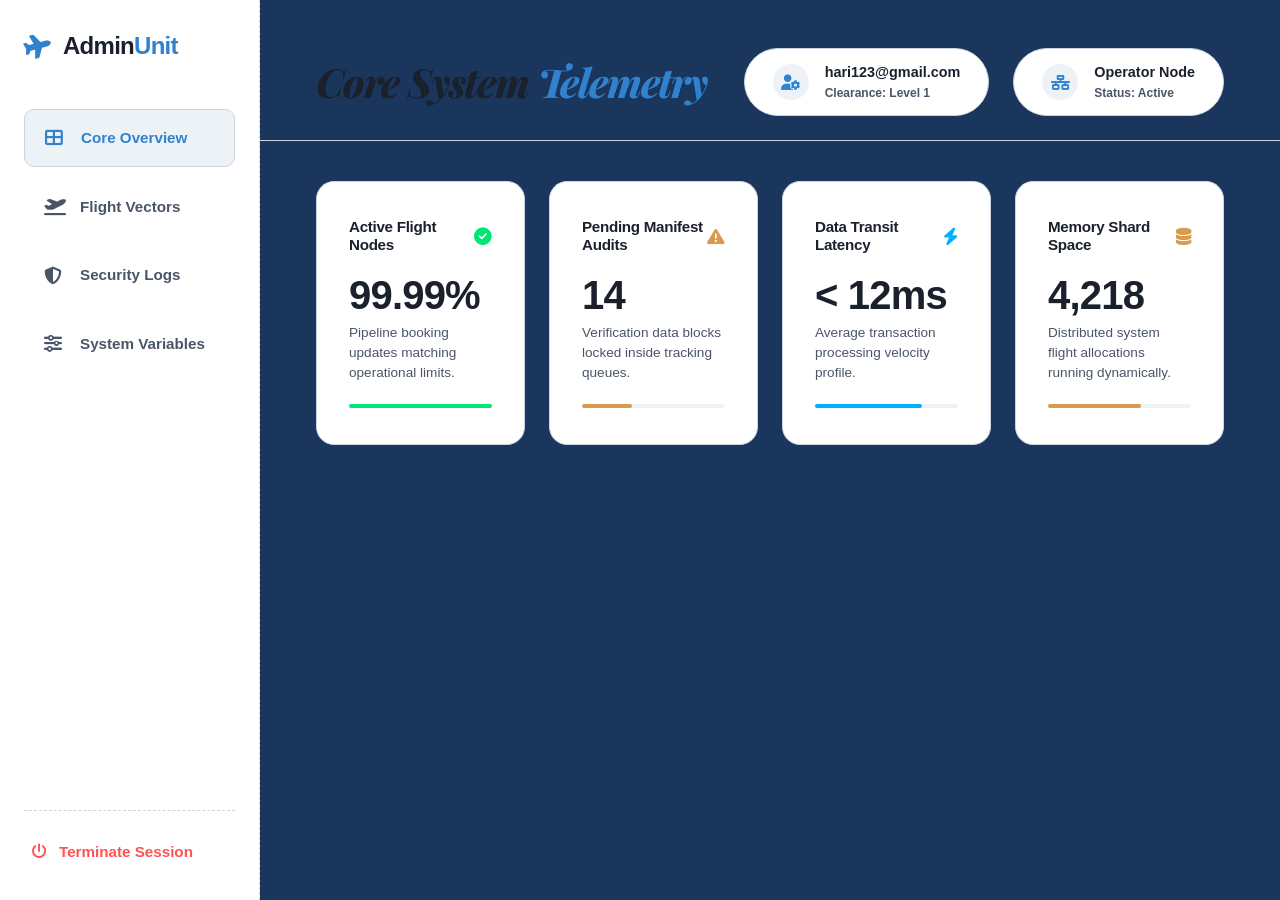
==== commit 364f6e9d: "Add files via upload" ====
--- a/admin.html
+++ b/admin.html
@@ -44,7 +44,7 @@
             </nav>
 
             <div class="sidebar-footer-zone">
-                <button type="button" class="btn btn-terminate-session" onclick="window.location.href='error.html'">
+                <button type="button" class="btn btn-terminate-session" onclick="window.location.href='index.html'">
                     <i class="fas fa-power-off"></i> Terminate Session
                 </button>
             </div>
@@ -176,131 +176,136 @@
                 </div>
 
                 <div class="dashboard-content-section" id="security-pane" data-title="Security Log Telemetry">
-    
-    <div class="dashboard-table-card mini-secure-banner">
-        <p><i class="fas fa-shield-alt text-accent"></i> Core Network Status: <strong>FIREWALL SECURE</strong></p>
-        <span class="badge status-completed">Passed</span>
-    </div>
-
-    <div class="dashboard-table-card">
-        <div class="table-header-row">
-            <h4>Access Logs</h4>
-        </div>
-        <div class="table-responsive-wrapper">
-            <table class="premium-data-table min-security-table">
-                <thead>
-                    <tr>
-                        <th>Time</th>
-                        <th>Node IP</th>
-                        <th>Event Profile</th>
-                    </tr>
-                </thead>
-                <tbody>
-                    <tr>
-                        <td>09:34 UTC</td>
-                        <td><code>192.168.1.45</code></td>
-                        <td><span class="badge status-active">Admin Login</span></td>
-                    </tr>
-                    <tr>
-                        <td>09:28 UTC</td>
-                        <td><code>185.220.101.3</code></td>
-                        <td><span class="badge status-pending" style="background:rgba(255,82,82,0.1); color:#ff5252;">Blocked</span></td>
-                    </tr>
-                </tbody>
-            </table>
-        </div>
-    </div>
-</div>
+
+                    <div class="dashboard-table-card mini-secure-banner">
+                        <p><i class="fas fa-shield-alt text-accent"></i> Core Network Status: <strong>FIREWALL
+                                SECURE</strong></p>
+                        <span class="badge status-completed">Passed</span>
+                    </div>
+
+                    <div class="dashboard-table-card">
+                        <div class="table-header-row">
+                            <h4>Access Logs</h4>
+                        </div>
+                        <div class="table-responsive-wrapper">
+                            <table class="premium-data-table min-security-table">
+                                <thead>
+                                    <tr>
+                                        <th>Time</th>
+                                        <th>Node IP</th>
+                                        <th>Event Profile</th>
+                                    </tr>
+                                </thead>
+                                <tbody>
+                                    <tr>
+                                        <td>09:34 UTC</td>
+                                        <td><code>192.168.1.45</code></td>
+                                        <td><span class="badge status-active">Admin Login</span></td>
+                                    </tr>
+                                    <tr>
+                                        <td>09:28 UTC</td>
+                                        <td><code>185.220.101.3</code></td>
+                                        <td><span class="badge status-pending"
+                                                style="background:rgba(255,82,82,0.1); color:#ff5252;">Blocked</span>
+                                        </td>
+                                    </tr>
+                                </tbody>
+                            </table>
+                        </div>
+                    </div>
+                </div>
 
                 <div class="dashboard-content-section" id="security-pane" data-title="Security Log Telemetry">
-    
-    <div class="dashboard-table-card security-alert-banner">
-        <div class="banner-core-text">
-            <i class="fas fa-shield-halved secure-pulse-icon"></i>
-            <div>
-                <h4>Firewall Node Status</h4>
-                <p style="color: var(--text-muted); margin: 0; font-size: 0.85rem;">System actively mitigation threats across active airline vectors.</p>
-            </div>
-        </div>
-        <span class="badge status-completed">100% Secure</span>
-    </div>
-
-    <div class="dashboard-table-card">
-        <div class="table-responsive-wrapper">
-            <table class="premium-data-table partial-security-table">
-                <thead>
-                    <tr>
-                        <th>Timestamp</th>
-                        <th>IP Address</th>
-                        <th>Security Action</th>
-                    </tr>
-                </thead>
-                <tbody>
-                    <tr>
-                        <td><strong>09:34:12 UTC</strong></td>
-                        <td><code>192.168.1.45</code></td>
-                        <td><span class="badge status-active">Admin Login Passed</span></td>
-                    </tr>
-                    <tr>
-                        <td><strong>09:28:44 UTC</strong></td>
-                        <td><code>185.220.101.3</code></td>
-                        <td><span class="badge status-deny">IP Threat Blocked</span></td>
-                    </tr>
-                </tbody>
-            </table>
-        </div>
-    </div>
-</div>
-
-<div class="dashboard-content-section" id="variables-pane" data-title="System Control Variables">
-    
-    <div class="dashboard-table-card rbac-identity-banner">
-        <div class="rbac-banner-meta">
-            <i class="fas fa-fingerprint rbac-secure-icon"></i>
-            <div>
-                <h3>Active Session Matrix</h3>
-                <p style="color: var(--text-muted); margin: 0; font-size: 0.85rem;">Token bound strictly to verified authentication deployment parameters.</p>
-            </div>
-        </div>
-        <span class="rbac-role-indicator active-role-token" id="sessionRoleToken">Loading...</span>
-    </div>
-
-    <div class="dashboard-table-card">
-        <div class="table-responsive-wrapper">
-            <table class="premium-data-table partial-variables-table">
-                <thead>
-                    <tr>
-                        <th>Variable Key</th>
-                        <th>Mapped Value</th>
-                        <th>Switch Control</th>
-                    </tr>
-                </thead>
-                <tbody>
-                    <tr>
-                        <td><code>AUTH_TOKEN_EXPIRY</code></td>
-                        <td><code>86400s (24h)</code></td>
-                        <td>
-                            <label class="premium-switch">
-                                <input type="checkbox" checked disabled>
-                                <span class="slider-toggle-node"></span>
-                            </label>
-                        </td>
-                    </tr>
-                    <tr>
-                        <td><code>MAINTENANCE_LOCKOUT</code></td>
-                        <td><code>FALSE</code></td>
-                        <td>
-                            <label class="premium-switch">
-                                <input type="checkbox">
-                                <span class="slider-toggle-node"></span>
-                            </label>
-                        </td>
-                    </tr>
-                </tbody>
-            </table>
-        </div>
-    </div>
-</div>
+
+                    <div class="dashboard-table-card security-alert-banner">
+                        <div class="banner-core-text">
+                            <i class="fas fa-shield-halved secure-pulse-icon"></i>
+                            <div>
+                                <h4>Firewall Node Status</h4>
+                                <p style="color: var(--text-muted); margin: 0; font-size: 0.85rem;">System actively
+                                    mitigation threats across active airline vectors.</p>
+                            </div>
+                        </div>
+                        <span class="badge status-completed">100% Secure</span>
+                    </div>
+
+                    <div class="dashboard-table-card">
+                        <div class="table-responsive-wrapper">
+                            <table class="premium-data-table partial-security-table">
+                                <thead>
+                                    <tr>
+                                        <th>Timestamp</th>
+                                        <th>IP Address</th>
+                                        <th>Security Action</th>
+                                    </tr>
+                                </thead>
+                                <tbody>
+                                    <tr>
+                                        <td><strong>09:34:12 UTC</strong></td>
+                                        <td><code>192.168.1.45</code></td>
+                                        <td><span class="badge status-active">Admin Login Passed</span></td>
+                                    </tr>
+                                    <tr>
+                                        <td><strong>09:28:44 UTC</strong></td>
+                                        <td><code>185.220.101.3</code></td>
+                                        <td><span class="badge status-deny">IP Threat Blocked</span></td>
+                                    </tr>
+                                </tbody>
+                            </table>
+                        </div>
+                    </div>
+                </div>
+
+                <div class="dashboard-content-section" id="variables-pane" data-title="System Control Variables">
+
+                    <div class="dashboard-table-card rbac-identity-banner">
+                        <div class="rbac-banner-meta">
+                            <i class="fas fa-fingerprint rbac-secure-icon"></i>
+                            <div>
+                                <h3>Active Session Matrix</h3>
+                                <p style="color: var(--text-muted); margin: 0; font-size: 0.85rem;">Token bound strictly
+                                    to verified authentication deployment parameters.</p>
+                            </div>
+                        </div>
+                        <span class="rbac-role-indicator active-role-token" id="sessionRoleToken">Loading...</span>
+                    </div>
+
+                    <div class="dashboard-table-card">
+                        <div class="table-responsive-wrapper">
+                            <table class="premium-data-table partial-variables-table">
+                                <thead>
+                                    <tr>
+                                        <th>Variable Key</th>
+                                        <th>Mapped Value</th>
+                                        <th>Switch Control</th>
+                                    </tr>
+                                </thead>
+                                <tbody>
+                                    <tr>
+                                        <td><code>AUTH_TOKEN_EXPIRY</code></td>
+                                        <td><code>86400s (24h)</code></td>
+                                        <td>
+                                            <label class="premium-switch">
+                                                <input type="checkbox" checked disabled>
+                                                <span class="slider-toggle-node"></span>
+                                            </label>
+                                        </td>
+                                    </tr>
+                                    <tr>
+                                        <td><code>MAINTENANCE_LOCKOUT</code></td>
+                                        <td><code>FALSE</code></td>
+                                        <td>
+                                            <label class="premium-switch">
+                                                <input type="checkbox">
+                                                <span class="slider-toggle-node"></span>
+                                            </label>
+                                        </td>
+                                    </tr>
+                                </tbody>
+                            </table>
+                        </div>
+                    </div>
+                </div>
 
             </main>
         </div>
--- a/admin.css
+++ b/admin.css
@@ -5,7 +5,8 @@
 body {
     margin: 0;
     padding: 0;
-    background-color: var(--primary-main); /* Bound strictly to your deep background token */
+    background-color: var(--primary-main);
+    /* Bound strictly to your deep background token */
     color: var(--text-main);
     font-family: 'Inter', sans-serif;
 }
@@ -19,8 +20,10 @@
 
 /* --- LEFT PANEL: SIDEBAR RAIL --- */
 .admin-sidebar-panel {
-    background-color: var(--bg-surface); /* Uses your surface variable token */
-    border-right: 1px dashed var(--border-color); /* Strict border outline alignment */
+    background-color: var(--bg-surface);
+    /* Uses your surface variable token */
+    border-right: 1px dashed var(--border-color);
+    /* Strict border outline alignment */
     padding: 2rem 1.5rem;
     display: flex;
     flex-direction: column;
@@ -40,7 +43,8 @@
 }
 
 .brand-logo-icon {
-    color: var(--accent-color); /* Premium vivid green airline brand color accent */
+    color: var(--accent-color);
+    /* Premium vivid green airline brand color accent */
     font-size: 1.5rem;
     transform: rotate(-15deg);
 }
@@ -121,7 +125,8 @@
 .telemetry-main-container {
     display: flex;
     flex-direction: column;
-    min-width: 0; /* Prevents layout map breakages on large grid components */
+    min-width: 0;
+    /* Prevents layout map breakages on large grid components */
 }
 
 /* GLOBAL HEADER SECTION: Locked at the top of the viewport frame */
@@ -325,33 +330,66 @@
     font-size: 0.75rem;
     font-weight: 700;
 }
-.status-active { background: rgba(0, 230, 118, 0.1); color: var(--accent-color); }
-.status-completed { background: rgba(56, 161, 105, 0.1); color: #38a169; }
-.status-pending { background: rgba(236, 201, 75, 0.1); color: #ecc94b; }
+
+.status-active {
+    background: rgba(0, 230, 118, 0.1);
+    color: var(--accent-color);
+}
+
+.status-completed {
+    background: rgba(56, 161, 105, 0.1);
+    color: #38a169;
+}
+
+.status-pending {
+    background: rgba(236, 201, 75, 0.1);
+    color: #ecc94b;
+}
 
 /* ==========================================================================
    DYNAMIC 768PX MOBILE APP-BAR OVERHAUL MATRIX
    ========================================================================== */
 @media (max-width: 992px) {
-    .telemetry-cards-matrix { grid-template-columns: repeat(2, 1fr); }
+    .telemetry-cards-matrix {
+        grid-template-columns: repeat(2, 1fr);
+    }
 }
 
 @media (max-width: 768px) {
-    .adminunit-dashboard-wrapper { grid-template-columns: 1fr; }
-    
-    .telemetry-header-row { 
-        padding: 1.5rem 1.25rem; 
-        flex-direction: column; 
-        align-items: flex-start; 
-        gap: 1rem; 
-    }
-    
-    .telemetry-header-row h1 { font-size: 2rem; }
-    .operator-identity-deck { flex-direction: column; width: 100%; gap: 0.5rem; }
-    .identity-capsule { width: 100%; box-sizing: border-box; }
-    .telemetry-viewport-stream { padding: 1.5rem 1.25rem 6rem 1.25rem; }
-    .telemetry-cards-matrix { grid-template-columns: 1fr; }
-    
+    .adminunit-dashboard-wrapper {
+        grid-template-columns: 1fr;
+    }
+
+    .telemetry-header-row {
+        padding: 1.5rem 1.25rem;
+        flex-direction: column;
+        align-items: flex-start;
+        gap: 1rem;
+    }
+
+    .telemetry-header-row h1 {
+        font-size: 2rem;
+    }
+
+    .operator-identity-deck {
+        flex-direction: column;
+        width: 100%;
+        gap: 0.5rem;
+    }
+
+    .identity-capsule {
+        width: 100%;
+        box-sizing: border-box;
+    }
+
+    .telemetry-viewport-stream {
+        padding: 1.5rem 1.25rem 6rem 1.25rem;
+    }
+
+    .telemetry-cards-matrix {
+        grid-template-columns: 1fr;
+    }
+
     /* Transforms the sidebar component into a fixed app navigation bar */
     .admin-sidebar-panel {
         position: fixed;
@@ -365,10 +403,18 @@
         padding: 0.5rem;
         top: auto;
     }
-    
-    .sidebar-brand-zone, .sidebar-footer-zone { display: none; }
-    .sidebar-nav-links { flex-direction: row; justify-content: space-around; width: 100%; }
-    
+
+    .sidebar-brand-zone,
+    .sidebar-footer-zone {
+        display: none;
+    }
+
+    .sidebar-nav-links {
+        flex-direction: row;
+        justify-content: space-around;
+        width: 100%;
+    }
+
     .sidebar-nav-links .nav-link-item {
         flex-direction: column;
         gap: 0.25rem;
@@ -379,8 +425,10 @@
         background: transparent !important;
         border: none !important;
     }
-    
-    .sidebar-nav-links .nav-link-item i { font-size: 1.2rem; }
+
+    .sidebar-nav-links .nav-link-item i {
+        font-size: 1.2rem;
+    }
 }
 
 
@@ -432,12 +480,12 @@
         gap: 0.75rem;
         padding: 1rem !important;
     }
-    
+
     .mini-secure-banner p {
         font-size: 0.85rem;
     }
 
-    .min-security-table th, 
+    .min-security-table th,
     .min-security-table td {
         padding: 0.75rem 0.5rem !important;
         font-size: 0.8rem !important;
@@ -540,7 +588,11 @@
     height: 22px;
 }
 
-.premium-switch input { opacity: 0; width: 0; height: 0; }
+.premium-switch input {
+    opacity: 0;
+    width: 0;
+    height: 0;
+}
 
 .slider-toggle-node {
     position: absolute;
@@ -564,22 +616,25 @@
     border-radius: 50%;
 }
 
-input:checked + .slider-toggle-node {
+input:checked+.slider-toggle-node {
     background-color: rgba(0, 230, 118, 0.1);
     border-color: var(--accent-color);
 }
 
-input:checked + .slider-toggle-node:before {
+input:checked+.slider-toggle-node:before {
     transform: translateX(22px);
     background-color: var(--accent-color);
 }
 
-input:disabled + .slider-toggle-node { opacity: 0.4; }
+input:disabled+.slider-toggle-node {
+    opacity: 0.4;
+}
 
 /* ==========================================================================
    DYNAMIC 768PX RESPONSIVE BREAKPOINT GRID OVERHAUL
    ========================================================================== */
 @media (max-width: 768px) {
+
     .security-alert-banner,
     .rbac-identity-banner {
         flex-direction: column;
@@ -594,7 +649,7 @@
         width: 100%;
     }
 
-    .partial-security-table th, 
+    .partial-security-table th,
     .partial-security-table td,
     .partial-variables-table th,
     .partial-variables-table td {
